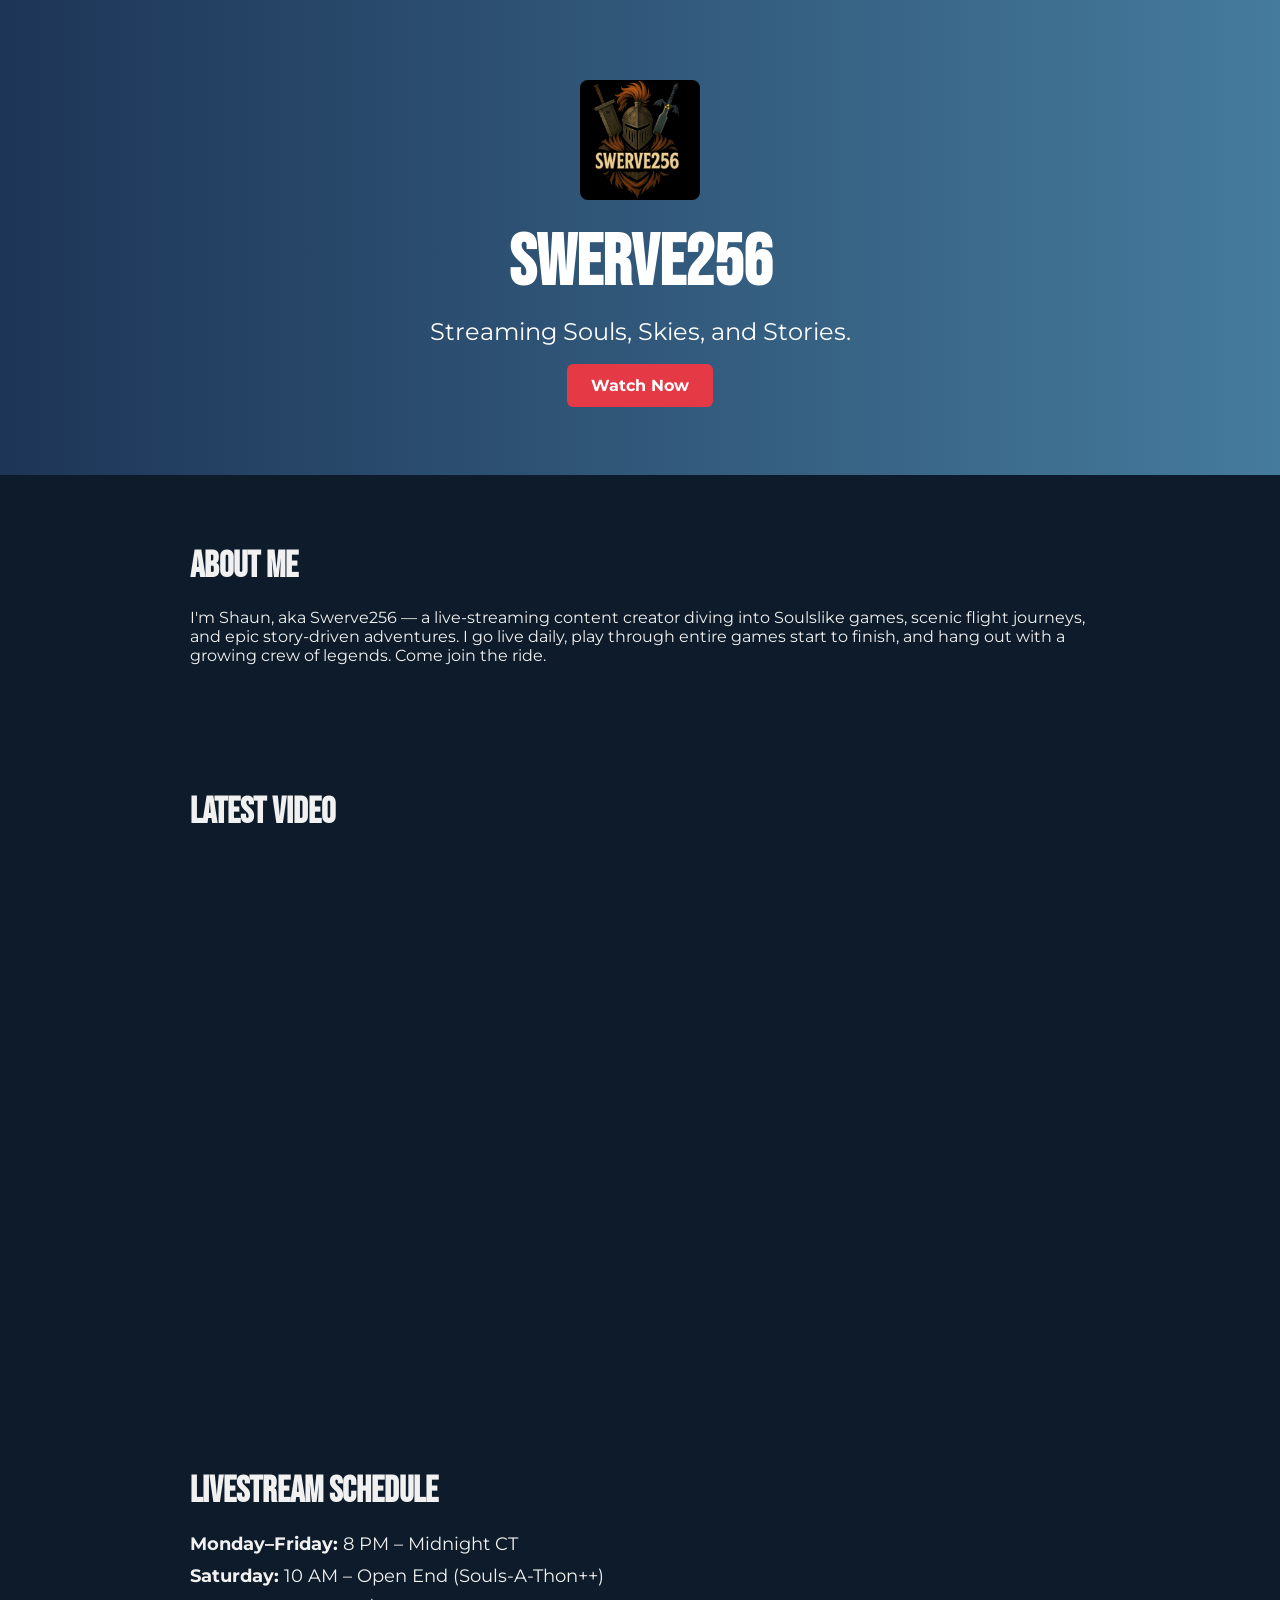
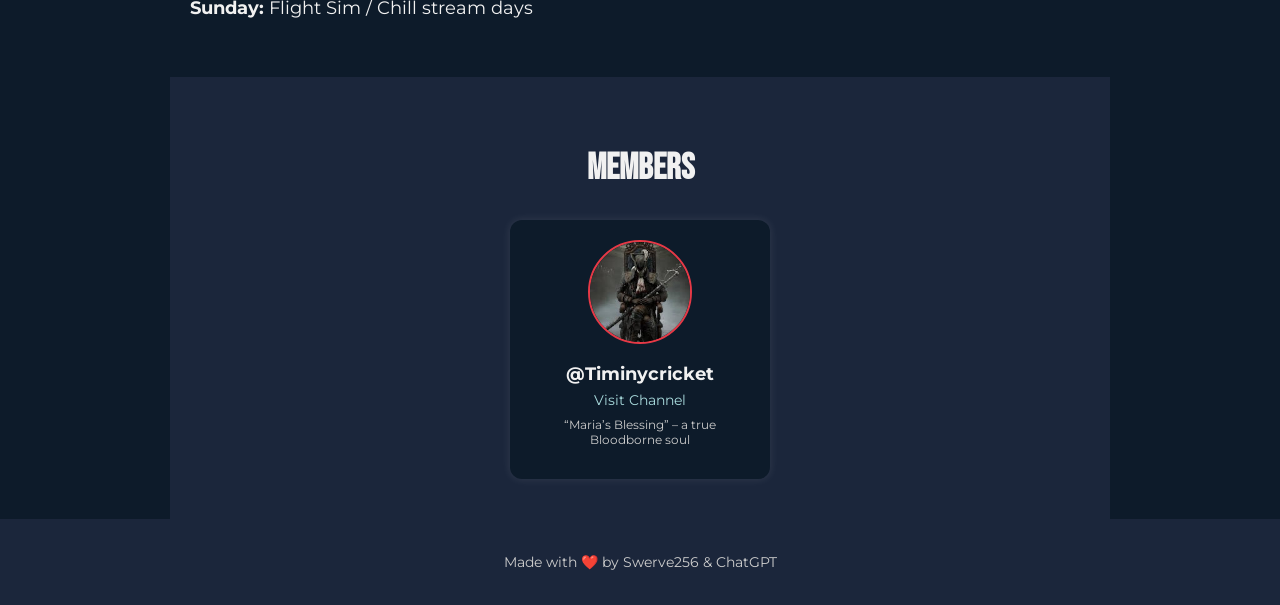
==== index.html @ fbda0ccd "Update index.html" ====
<!DOCTYPE html>
<html lang="en">
<head>
  <meta charset="UTF-8" />
  <meta name="viewport" content="width=device-width, initial-scale=1.0" />
  <title>Swerve256 | Creator Hub</title>
  <link href="https://fonts.googleapis.com/css2?family=Montserrat:wght@400;700&family=Bebas+Neue&display=swap" rel="stylesheet">
  <style>
    body {
      margin: 0;
      font-family: 'Montserrat', sans-serif;
      background-color: #0d1b2a;
      color: #f1f1f1;
    }

    .logo {
      width: 120px;
      max-width: 30%;
      height: auto;
      margin-bottom: 20px;
      display: block;
      margin-left: auto;
      margin-right: auto;
      border-radius: 8px;
    }

    header.hero {
      background: linear-gradient(to right, #1d3557, #457b9d);
      color: white;
      padding: 80px 20px;
      text-align: center;
    }

    .hero h1 {
      font-family: 'Bebas Neue', cursive;
      font-size: 72px;
      margin: 0;
    }

    .hero p {
      font-size: 24px;
      margin: 10px 0 30px;
    }

    .cta-button {
      background-color: #e63946;
      color: white;
      padding: 12px 24px;
      text-decoration: none;
      font-weight: bold;
      border-radius: 6px;
      transition: background-color 0.3s ease;
    }

    .cta-button:hover {
      background-color: #d62839;
    }

    section {
      padding: 40px 20px;
      max-width: 900px;
      margin: auto;
    }

    section h2 {
      font-family: 'Bebas Neue', cursive;
      font-size: 36px;
      margin-bottom: 20px;
    }

    .video-wrapper {
      position: relative;
      padding-bottom: 56.25%;
      height: 0;
      overflow: hidden;
    }

    .video-wrapper iframe {
      position: absolute;
      top: 0;
      left: 0;
      width: 100%;
      height: 100%;
    }

    .schedule ul {
      list-style: none;
      padding-left: 0;
      font-size: 18px;
    }

    .schedule li {
      margin-bottom: 10px;
    }

    .members {
      background-color: #1b263b;
      padding: 40px 20px;
      text-align: center;
    }

    .members h2 {
      font-family: 'Bebas Neue', cursive;
      font-size: 36px;
      margin-bottom: 30px;
      color: #f1f1f1;
    }

    .member-list {
      display: flex;
      justify-content: center;
      flex-wrap: wrap;
      gap: 20px;
    }

    .member-card {
      background-color: #0d1b2a;
      border-radius: 12px;
      padding: 20px;
      max-width: 220px;
      box-shadow: 0 0 10px rgba(255,255,255,0.1);
    }

    .member-pic {
      width: 100px;
      height: 100px;
      border-radius: 50%;
      object-fit: cover;
      margin-bottom: 10px;
      border: 2px solid #e63946;
    }

    .member-name {
      font-weight: bold;
      font-size: 18px;
      color: #f1f1f1;
      margin: 5px 0;
    }

    .member-link {
      color: #a8dadc;
      text-decoration: none;
      font-size: 14px;
    }

    .member-link:hover {
      text-decoration: underline;
    }

    .member-quote {
      font-size: 12px;
      color: #ccc;
      margin-top: 8px;
    }

    footer {
      text-align: center;
      padding: 20px;
      font-size: 14px;
      background-color: #1b263b;
      color: #ccc;
    }

    @media screen and (max-width: 600px) {
      .hero h1 {
        font-size: 48px;
      }

      .hero p {
        font-size: 18px;
      }
    }
  </style>
</head>
<body>
  <header class="hero">
    <div class="hero-content">
      <img src="Logo.png" alt="Swerve256 Logo" class="logo">
      <h1>Swerve256</h1>
      <p>Streaming Souls, Skies, and Stories.</p>
      <a href="https://www.youtube.com/@Swerve256" target="_blank" class="cta-button">Watch Now</a>
    </div>
  </header>

  <section class="about">
    <h2>About Me</h2>
    <p>
      I'm Shaun, aka Swerve256 — a live-streaming content creator diving into Soulslike games,
      scenic flight journeys, and epic story-driven adventures. I go live daily, play through
      entire games start to finish, and hang out with a growing crew of legends. Come join the ride.
    </p>
  </section>

  <section class="youtube">
    <h2>Latest Video</h2>
    <div class="video-wrapper">
      <iframe width="560" height="315" src="https://www.youtube.com/embed?listType=user_uploads&list=Swerve256" 
        title="YouTube video player" frameborder="0"
        allow="accelerometer; autoplay; clipboard-write; encrypted-media; gyroscope; picture-in-picture"
        allowfullscreen></iframe>
    </div>
  </section>

  <section class="schedule">
    <h2>Livestream Schedule</h2>
    <ul>
      <li><strong>Monday–Friday:</strong> 8 PM – Midnight CT</li>
      <li><strong>Saturday:</strong> 10 AM – Open End (Souls-A-Thon++)</li>
      <li><strong>Sunday:</strong> Flight Sim / Chill stream days</li>
    </ul>
  </section>

  <section class="members">
    <h2>Members</h2>
    <div class="member-list">
      <div class="member-card">
        <img src="timiny.jpg" alt="@Timinycricket" class="member-pic">
        <p class="member-name">@Timinycricket</p>
        <a href="https://www.youtube.com/@Timinycricket" target="_blank" class="member-link">Visit Channel</a>
        <p class="member-quote">“Maria’s Blessing” – a true Bloodborne soul</p>
      </div>
    </div>
  </section>

  <footer>
    <p>Made with ❤️ by Swerve256 & ChatGPT</p>
  </footer>
</body>
</html>
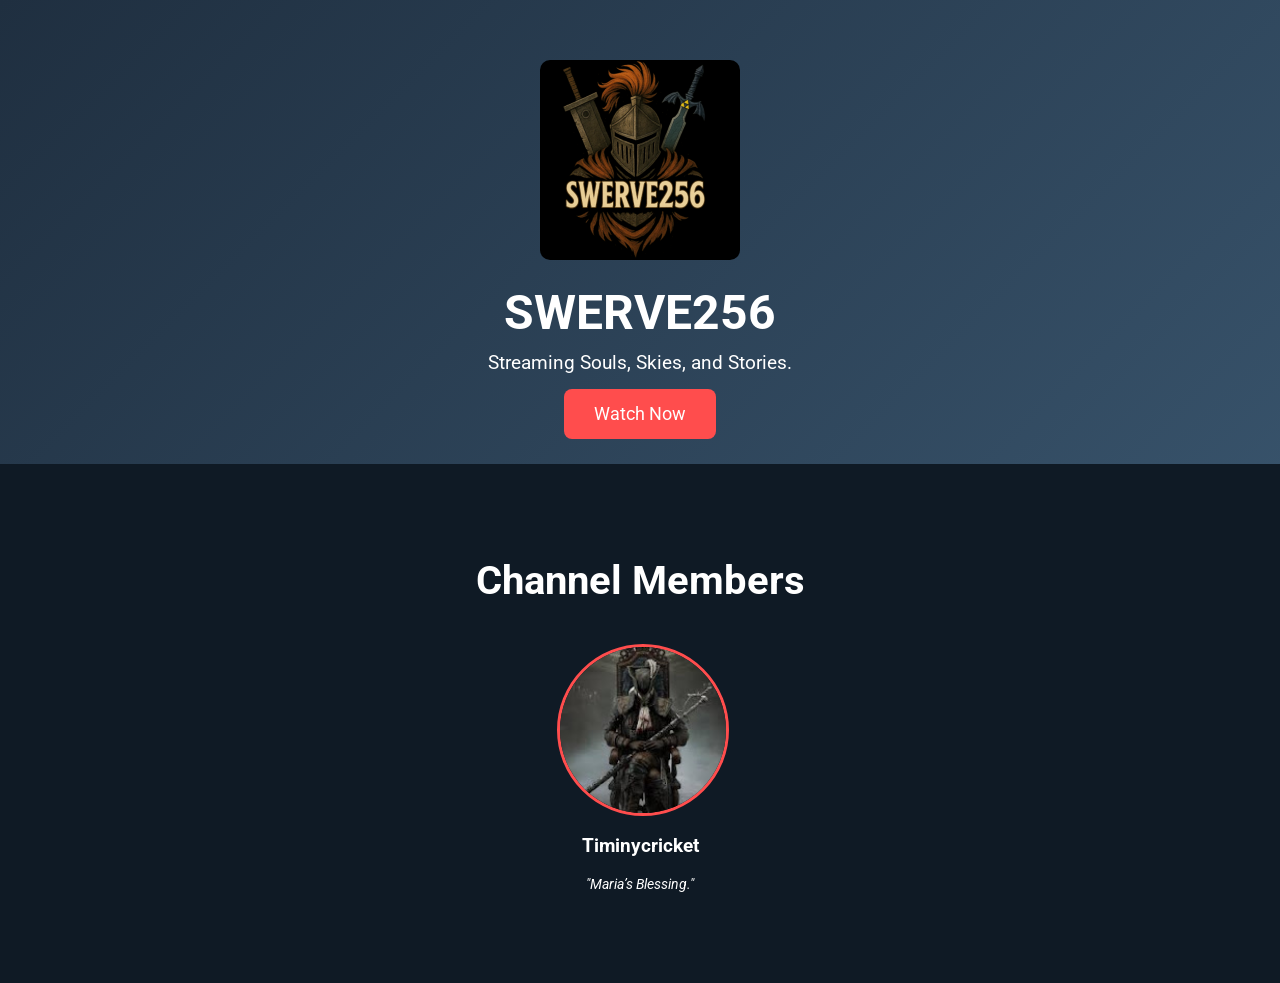
==== commit c0f7e32a: "Update index.html" ====
--- a/index.html
+++ b/index.html
@@ -2,228 +2,115 @@
 <html lang="en">
 <head>
   <meta charset="UTF-8" />
-  <meta name="viewport" content="width=device-width, initial-scale=1.0" />
+  <meta name="viewport" content="width=device-width, initial-scale=1.0"/>
   <title>Swerve256 | Creator Hub</title>
-  <link href="https://fonts.googleapis.com/css2?family=Montserrat:wght@400;700&family=Bebas+Neue&display=swap" rel="stylesheet">
+  <link href="https://fonts.googleapis.com/css2?family=Roboto:wght@400;700&display=swap" rel="stylesheet"/>
   <style>
     body {
       margin: 0;
-      font-family: 'Montserrat', sans-serif;
-      background-color: #0d1b2a;
-      color: #f1f1f1;
-    }
-
-    .logo {
-      width: 120px;
-      max-width: 30%;
-      height: auto;
-      margin-bottom: 20px;
-      display: block;
-      margin-left: auto;
-      margin-right: auto;
-      border-radius: 8px;
-    }
-
-    header.hero {
-      background: linear-gradient(to right, #1d3557, #457b9d);
-      color: white;
-      padding: 80px 20px;
+      font-family: 'Roboto', sans-serif;
+      background: linear-gradient(135deg, #1f2f40, #3e5c76);
+      color: #fff;
       text-align: center;
     }
 
-    .hero h1 {
-      font-family: 'Bebas Neue', cursive;
-      font-size: 72px;
-      margin: 0;
+    header {
+      padding: 60px 20px 40px;
     }
 
-    .hero p {
-      font-size: 24px;
+    header img {
+      width: 200px;
+      max-width: 90%;
+      border-radius: 10px;
+    }
+
+    h1 {
+      font-size: 3em;
+      margin: 20px 0 10px;
+    }
+
+    p {
+      font-size: 1.2em;
       margin: 10px 0 30px;
     }
 
     .cta-button {
-      background-color: #e63946;
+      background-color: #ff4d4d;
       color: white;
-      padding: 12px 24px;
+      border: none;
+      padding: 15px 30px;
+      font-size: 1.1em;
+      border-radius: 8px;
+      cursor: pointer;
       text-decoration: none;
-      font-weight: bold;
-      border-radius: 6px;
-      transition: background-color 0.3s ease;
     }
 
-    .cta-button:hover {
-      background-color: #d62839;
+    #members {
+      padding: 60px 20px;
+      background-color: #0f1a25;
     }
 
-    section {
-      padding: 40px 20px;
-      max-width: 900px;
-      margin: auto;
+    #members h2 {
+      font-size: 2.5em;
+      margin-bottom: 40px;
     }
 
-    section h2 {
-      font-family: 'Bebas Neue', cursive;
-      font-size: 36px;
-      margin-bottom: 20px;
+    .member-grid {
+      display: flex;
+      justify-content: center;
+      flex-wrap: wrap;
+      gap: 40px;
     }
 
-    .video-wrapper {
-      position: relative;
-      padding-bottom: 56.25%;
-      height: 0;
-      overflow: hidden;
-    }
-
-    .video-wrapper iframe {
-      position: absolute;
-      top: 0;
-      left: 0;
-      width: 100%;
-      height: 100%;
-    }
-
-    .schedule ul {
-      list-style: none;
-      padding-left: 0;
-      font-size: 18px;
-    }
-
-    .schedule li {
-      margin-bottom: 10px;
-    }
-
-    .members {
-      background-color: #1b263b;
-      padding: 40px 20px;
+    .member-card {
+      max-width: 200px;
       text-align: center;
     }
 
-    .members h2 {
-      font-family: 'Bebas Neue', cursive;
-      font-size: 36px;
-      margin-bottom: 30px;
-      color: #f1f1f1;
+    .member-card img {
+      width: 100%;
+      border-radius: 50%;
+      border: 3px solid #ff4d4d;
     }
 
-    .member-list {
-      display: flex;
-      justify-content: center;
-      flex-wrap: wrap;
-      gap: 20px;
+    .member-card h3 {
+      margin-top: 15px;
     }
 
-    .member-card {
-      background-color: #0d1b2a;
-      border-radius: 12px;
-      padding: 20px;
-      max-width: 220px;
-      box-shadow: 0 0 10px rgba(255,255,255,0.1);
+    .member-card p {
+      font-style: italic;
+      font-size: 0.9em;
     }
 
-    .member-pic {
-      width: 100px;
-      height: 100px;
-      border-radius: 50%;
-      object-fit: cover;
-      margin-bottom: 10px;
-      border: 2px solid #e63946;
+    a {
+      color: inherit;
+      text-decoration: none;
     }
 
-    .member-name {
-      font-weight: bold;
-      font-size: 18px;
-      color: #f1f1f1;
-      margin: 5px 0;
-    }
-
-    .member-link {
-      color: #a8dadc;
-      text-decoration: none;
-      font-size: 14px;
-    }
-
-    .member-link:hover {
+    a:hover {
       text-decoration: underline;
-    }
-
-    .member-quote {
-      font-size: 12px;
-      color: #ccc;
-      margin-top: 8px;
-    }
-
-    footer {
-      text-align: center;
-      padding: 20px;
-      font-size: 14px;
-      background-color: #1b263b;
-      color: #ccc;
-    }
-
-    @media screen and (max-width: 600px) {
-      .hero h1 {
-        font-size: 48px;
-      }
-
-      .hero p {
-        font-size: 18px;
-      }
     }
   </style>
 </head>
 <body>
-  <header class="hero">
-    <div class="hero-content">
-      <img src="Logo.png" alt="Swerve256 Logo" class="logo">
-      <h1>Swerve256</h1>
-      <p>Streaming Souls, Skies, and Stories.</p>
-      <a href="https://www.youtube.com/@Swerve256" target="_blank" class="cta-button">Watch Now</a>
-    </div>
+  <header>
+    <img src="Logo.png" alt="Swerve256 Logo" />
+    <h1>SWERVE256</h1>
+    <p>Streaming Souls, Skies, and Stories.</p>
+    <a href="https://www.youtube.com/@Swerve256" class="cta-button" target="_blank">Watch Now</a>
   </header>
 
-  <section class="about">
-    <h2>About Me</h2>
-    <p>
-      I'm Shaun, aka Swerve256 — a live-streaming content creator diving into Soulslike games,
-      scenic flight journeys, and epic story-driven adventures. I go live daily, play through
-      entire games start to finish, and hang out with a growing crew of legends. Come join the ride.
-    </p>
-  </section>
-
-  <section class="youtube">
-    <h2>Latest Video</h2>
-    <div class="video-wrapper">
-      <iframe width="560" height="315" src="https://www.youtube.com/embed?listType=user_uploads&list=Swerve256" 
-        title="YouTube video player" frameborder="0"
-        allow="accelerometer; autoplay; clipboard-write; encrypted-media; gyroscope; picture-in-picture"
-        allowfullscreen></iframe>
-    </div>
-  </section>
-
-  <section class="schedule">
-    <h2>Livestream Schedule</h2>
-    <ul>
-      <li><strong>Monday–Friday:</strong> 8 PM – Midnight CT</li>
-      <li><strong>Saturday:</strong> 10 AM – Open End (Souls-A-Thon++)</li>
-      <li><strong>Sunday:</strong> Flight Sim / Chill stream days</li>
-    </ul>
-  </section>
-
-  <section class="members">
-    <h2>Members</h2>
-    <div class="member-list">
+  <section id="members">
+    <h2>Channel Members</h2>
+    <div class="member-grid">
       <div class="member-card">
-        <img src="timiny.jpg" alt="@Timinycricket" class="member-pic">
-        <p class="member-name">@Timinycricket</p>
-        <a href="https://www.youtube.com/@Timinycricket" target="_blank" class="member-link">Visit Channel</a>
-        <p class="member-quote">“Maria’s Blessing” – a true Bloodborne soul</p>
+        <a href="https://www.youtube.com/@timinycricket1965" target="_blank">
+          <img src="timiny.jpg" alt="Timinycricket">
+          <h3>Timinycricket</h3>
+          <p>"Maria’s Blessing."</p>
+        </a>
       </div>
     </div>
   </section>
-
-  <footer>
-    <p>Made with ❤️ by Swerve256 & ChatGPT</p>
-  </footer>
 </body>
 </html>
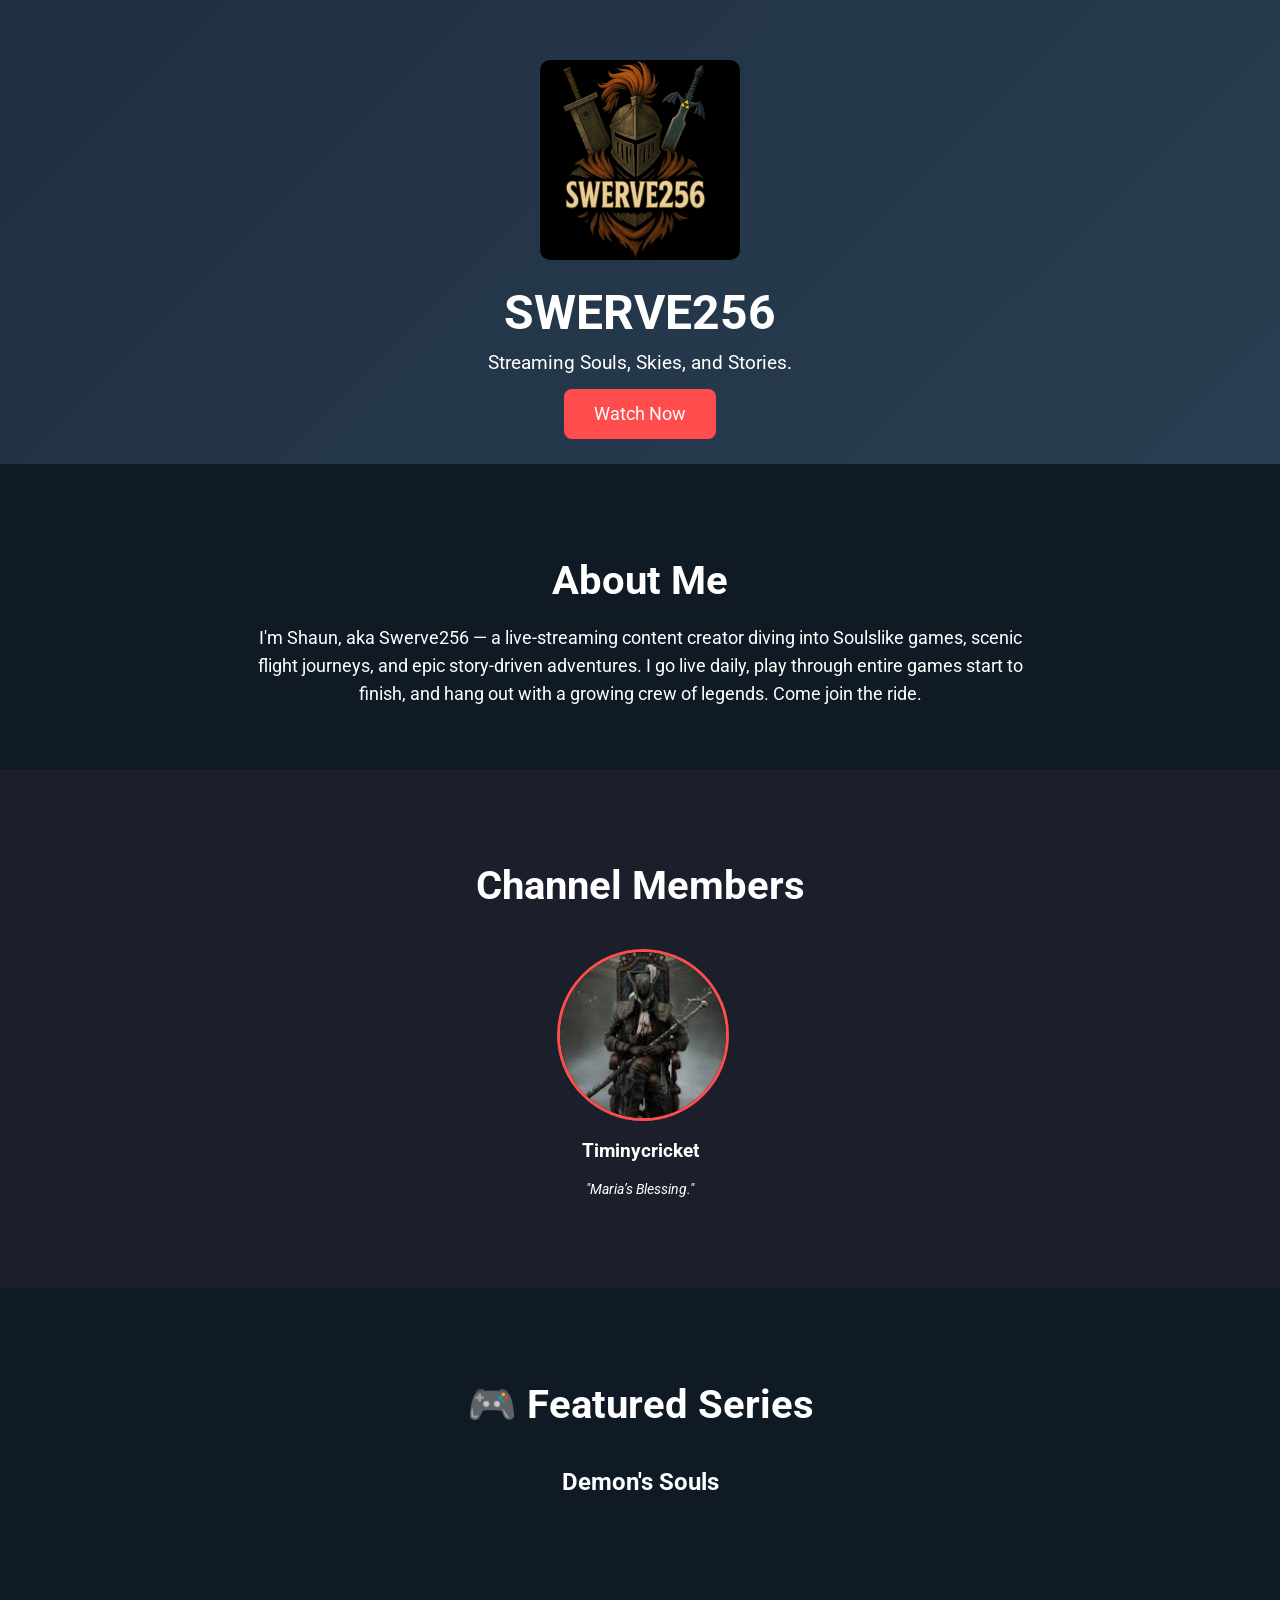
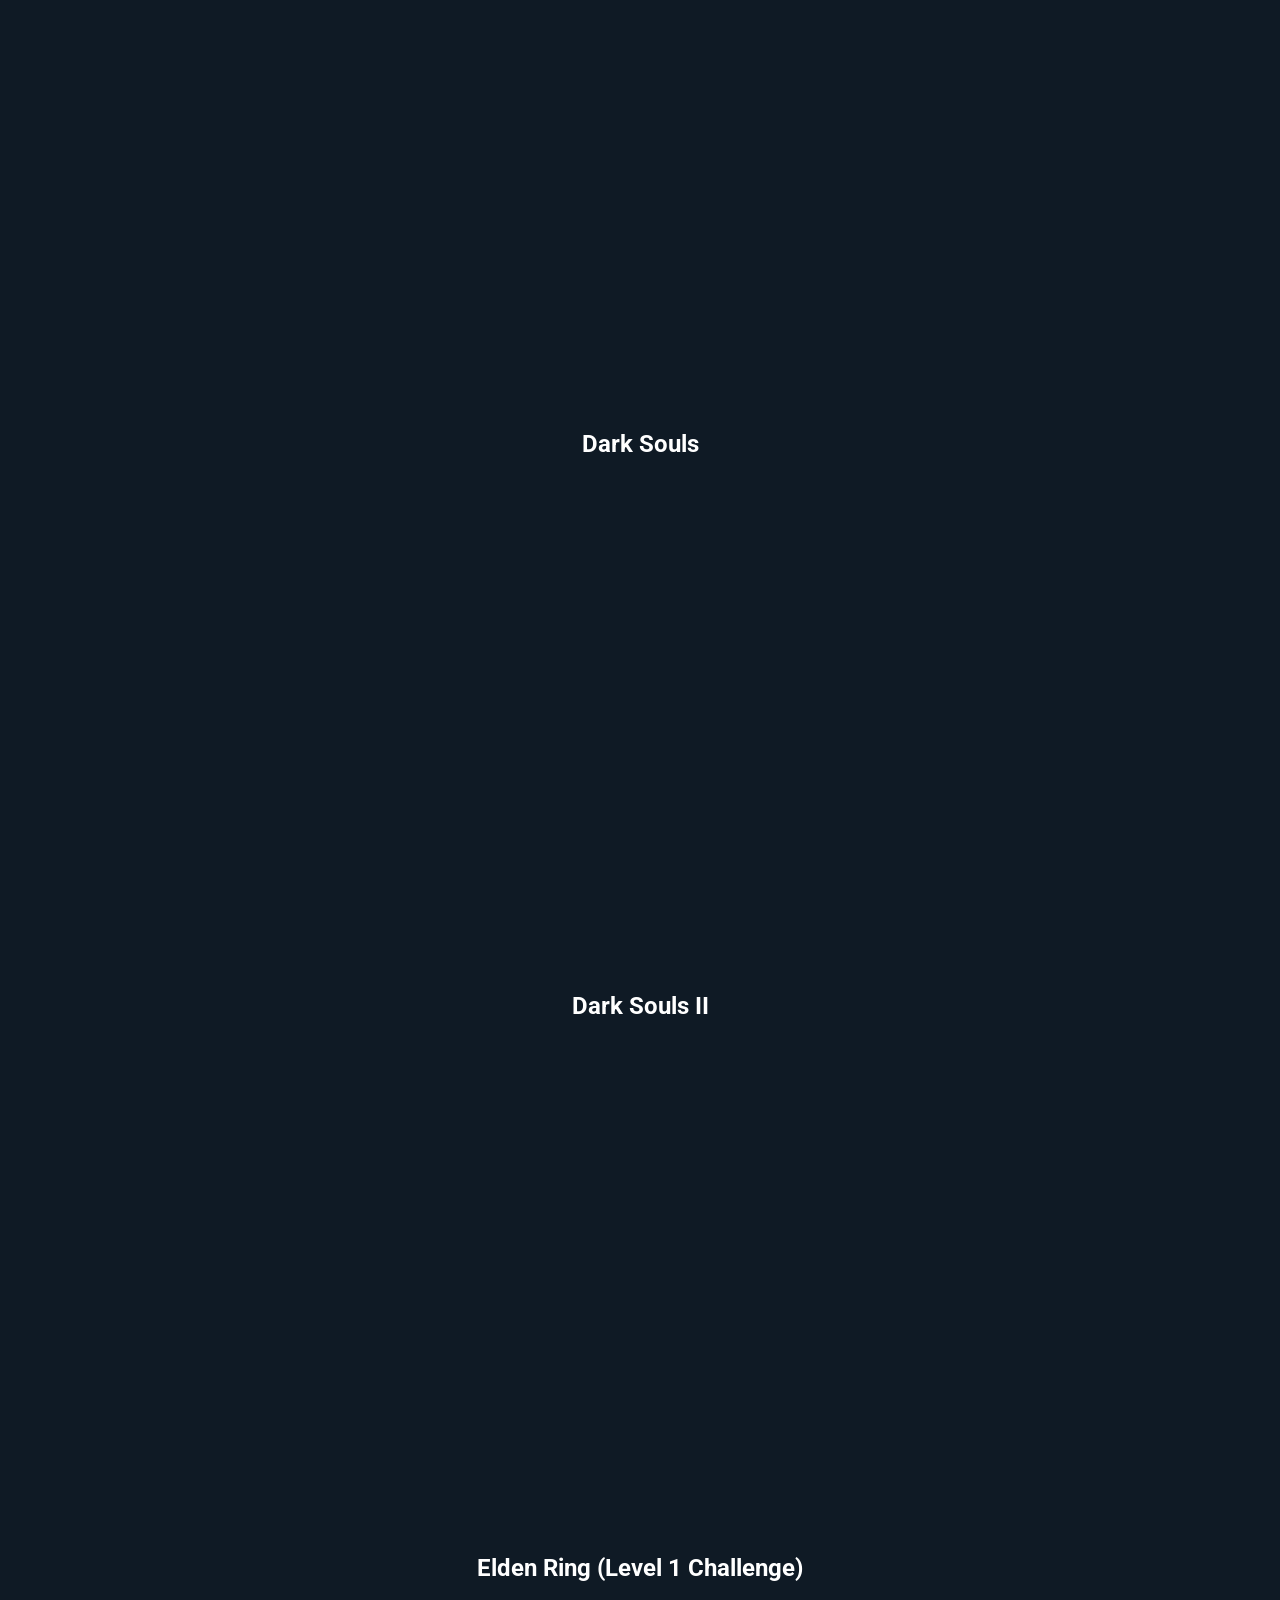
==== commit b4c89b10: "Update index.html" ====
--- a/index.html
+++ b/index.html
@@ -45,9 +45,26 @@
       text-decoration: none;
     }
 
+    #about {
+      background-color: #0f1a25;
+      padding: 60px 20px;
+    }
+
+    #about h2 {
+      font-size: 2.5em;
+      margin-bottom: 20px;
+    }
+
+    #about p {
+      font-size: 1.1em;
+      max-width: 800px;
+      margin: auto;
+      line-height: 1.6;
+    }
+
     #members {
       padding: 60px 20px;
-      background-color: #0f1a25;
+      background-color: #1a1f2b;
     }
 
     #members h2 {
@@ -82,6 +99,32 @@
       font-size: 0.9em;
     }
 
+    #series {
+      padding: 60px 20px;
+      background-color: #0f1a25;
+    }
+
+    #series h2 {
+      font-size: 2.5em;
+      margin-bottom: 40px;
+    }
+
+    .series-block {
+      margin-bottom: 60px;
+    }
+
+    .series-block h3 {
+      font-size: 1.5em;
+      margin-bottom: 20px;
+    }
+
+    iframe {
+      width: 100%;
+      max-width: 800px;
+      height: 450px;
+      border: none;
+    }
+
     a {
       color: inherit;
       text-decoration: none;
@@ -100,6 +143,15 @@
     <a href="https://www.youtube.com/@Swerve256" class="cta-button" target="_blank">Watch Now</a>
   </header>
 
+  <section id="about">
+    <h2>About Me</h2>
+    <p>
+      I'm Shaun, aka Swerve256 — a live-streaming content creator diving into Soulslike games,
+      scenic flight journeys, and epic story-driven adventures. I go live daily, play through
+      entire games start to finish, and hang out with a growing crew of legends. Come join the ride.
+    </p>
+  </section>
+
   <section id="members">
     <h2>Channel Members</h2>
     <div class="member-grid">
@@ -112,5 +164,33 @@
       </div>
     </div>
   </section>
+
+  <section id="series">
+    <h2>🎮 Featured Series</h2>
+
+    <div class="series-block">
+      <h3>Demon's Souls</h3>
+      <iframe src="https://www.youtube.com/embed/videoseries?list=PLJXHEcCcFx71XMrHvMG-UTaITAAxzMuIo"
+        title="Demon's Souls Playlist" allowfullscreen></iframe>
+    </div>
+
+    <div class="series-block">
+      <h3>Dark Souls</h3>
+      <iframe src="https://www.youtube.com/embed/videoseries?list=PLJXHEcCcFx73DW0UP6e872oPso7e4TKa4"
+        title="Dark Souls Playlist" allowfullscreen></iframe>
+    </div>
+
+    <div class="series-block">
+      <h3>Dark Souls II</h3>
+      <iframe src="https://www.youtube.com/embed/videoseries?list=PLJXHEcCcFx72ofu1s6fOMK_3EpaWvYCnT"
+        title="Dark Souls II Playlist" allowfullscreen></iframe>
+    </div>
+
+    <div class="series-block">
+      <h3>Elden Ring (Level 1 Challenge)</h3>
+      <iframe src="https://www.youtube.com/embed/videoseries?list=PLJXHEcCcFx71Ej2LzLRNAmVdj_nynyJk9"
+        title="Elden Ring Level 1 Playlist" allowfullscreen></iframe>
+    </div>
+  </section>
 </body>
 </html>
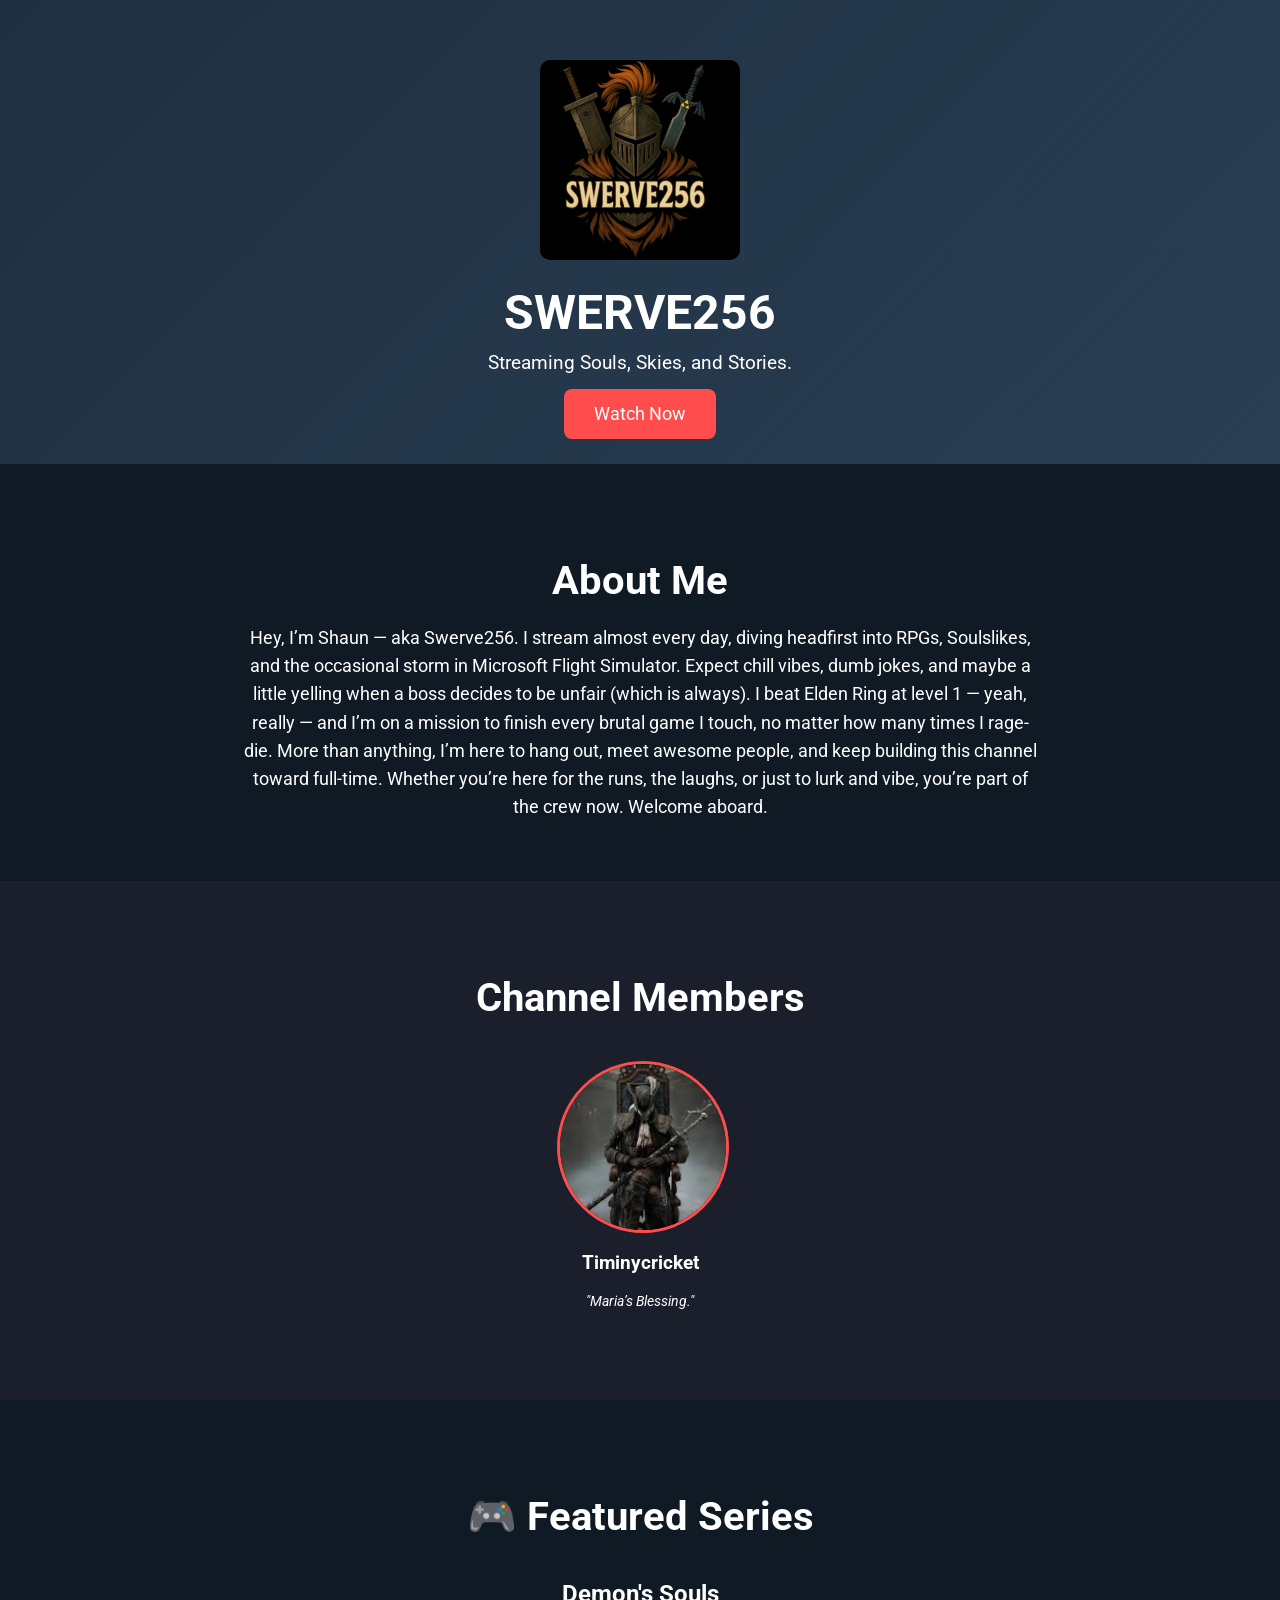
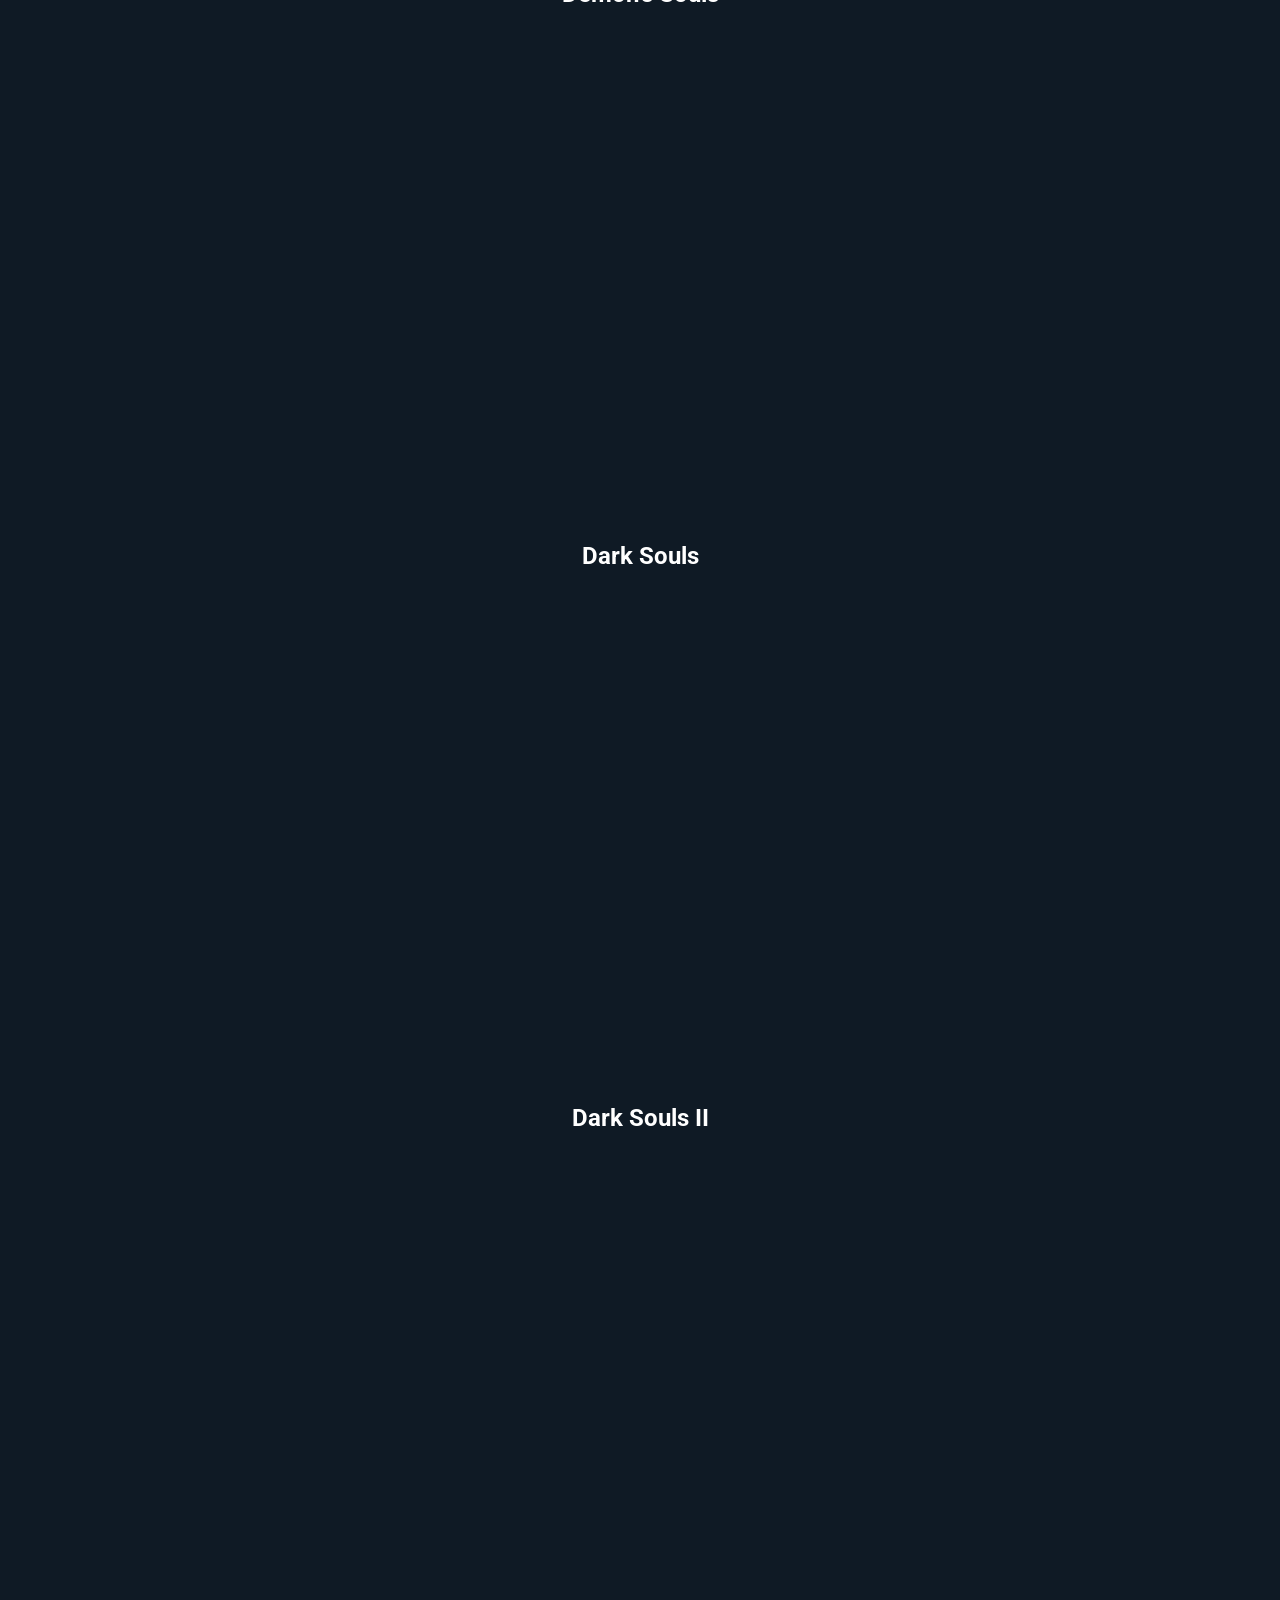
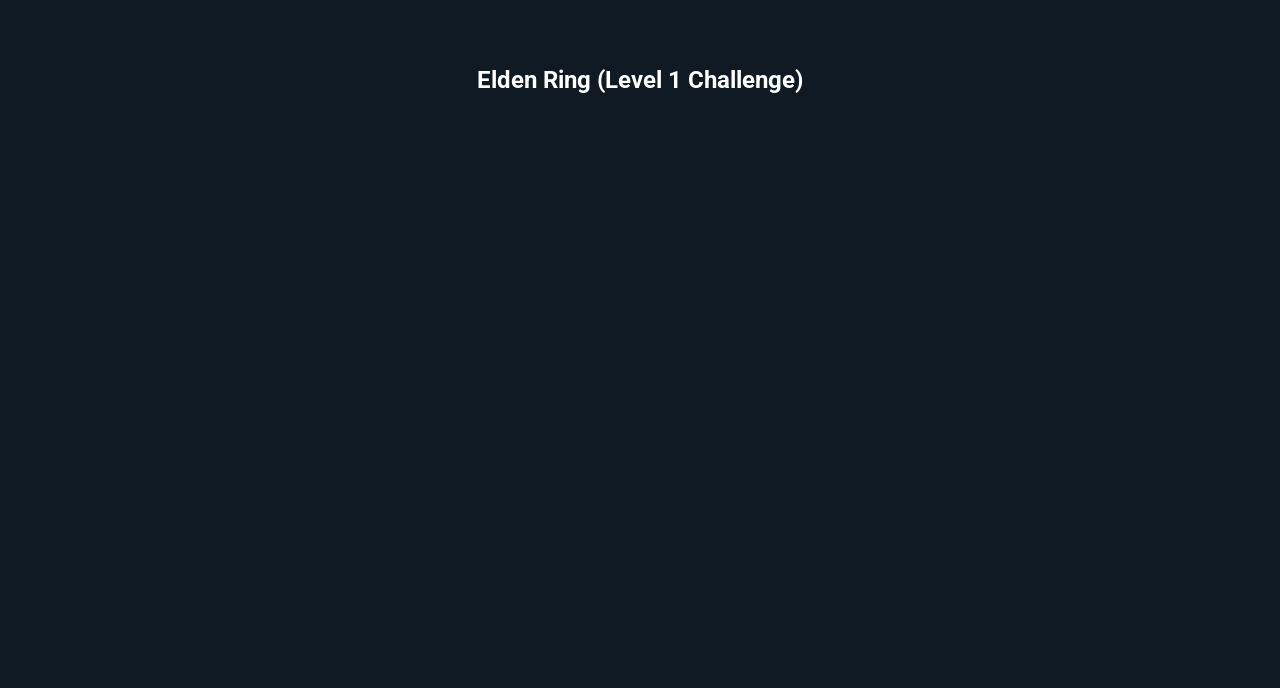
==== commit 5b998140: "Update index.html" ====
--- a/index.html
+++ b/index.html
@@ -146,9 +146,15 @@
   <section id="about">
     <h2>About Me</h2>
     <p>
-      I'm Shaun, aka Swerve256 — a live-streaming content creator diving into Soulslike games,
-      scenic flight journeys, and epic story-driven adventures. I go live daily, play through
-      entire games start to finish, and hang out with a growing crew of legends. Come join the ride.
+Hey, I’m Shaun — aka Swerve256.
+
+I stream almost every day, diving headfirst into RPGs, Soulslikes, and the occasional storm in Microsoft Flight Simulator. Expect chill vibes, dumb jokes, and maybe a little yelling when a boss decides to be unfair (which is always).
+
+I beat Elden Ring at level 1 — yeah, really — and I’m on a mission to finish every brutal game I touch, no matter how many times I rage-die.
+
+More than anything, I’m here to hang out, meet awesome people, and keep building this channel toward full-time. Whether you’re here for the runs, the laughs, or just to lurk and vibe, you’re part of the crew now.
+
+Welcome aboard.
     </p>
   </section>
 
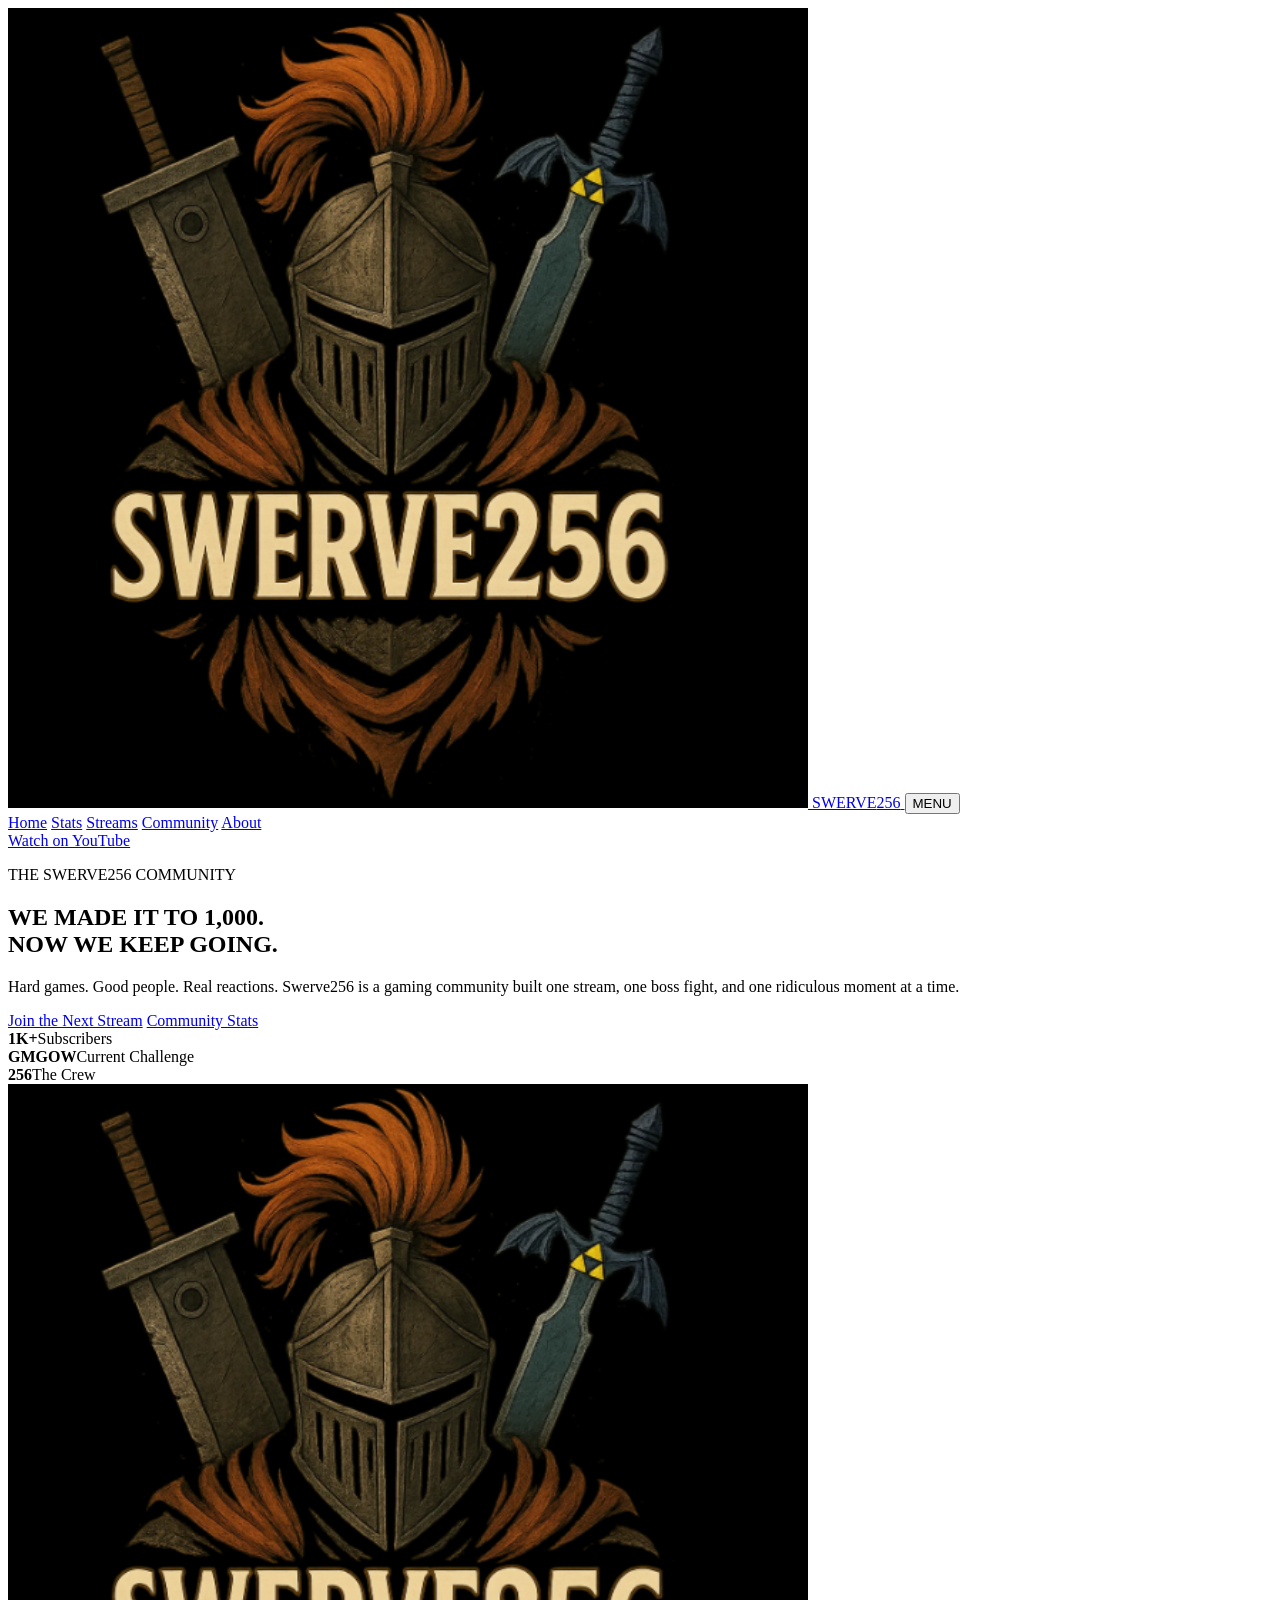
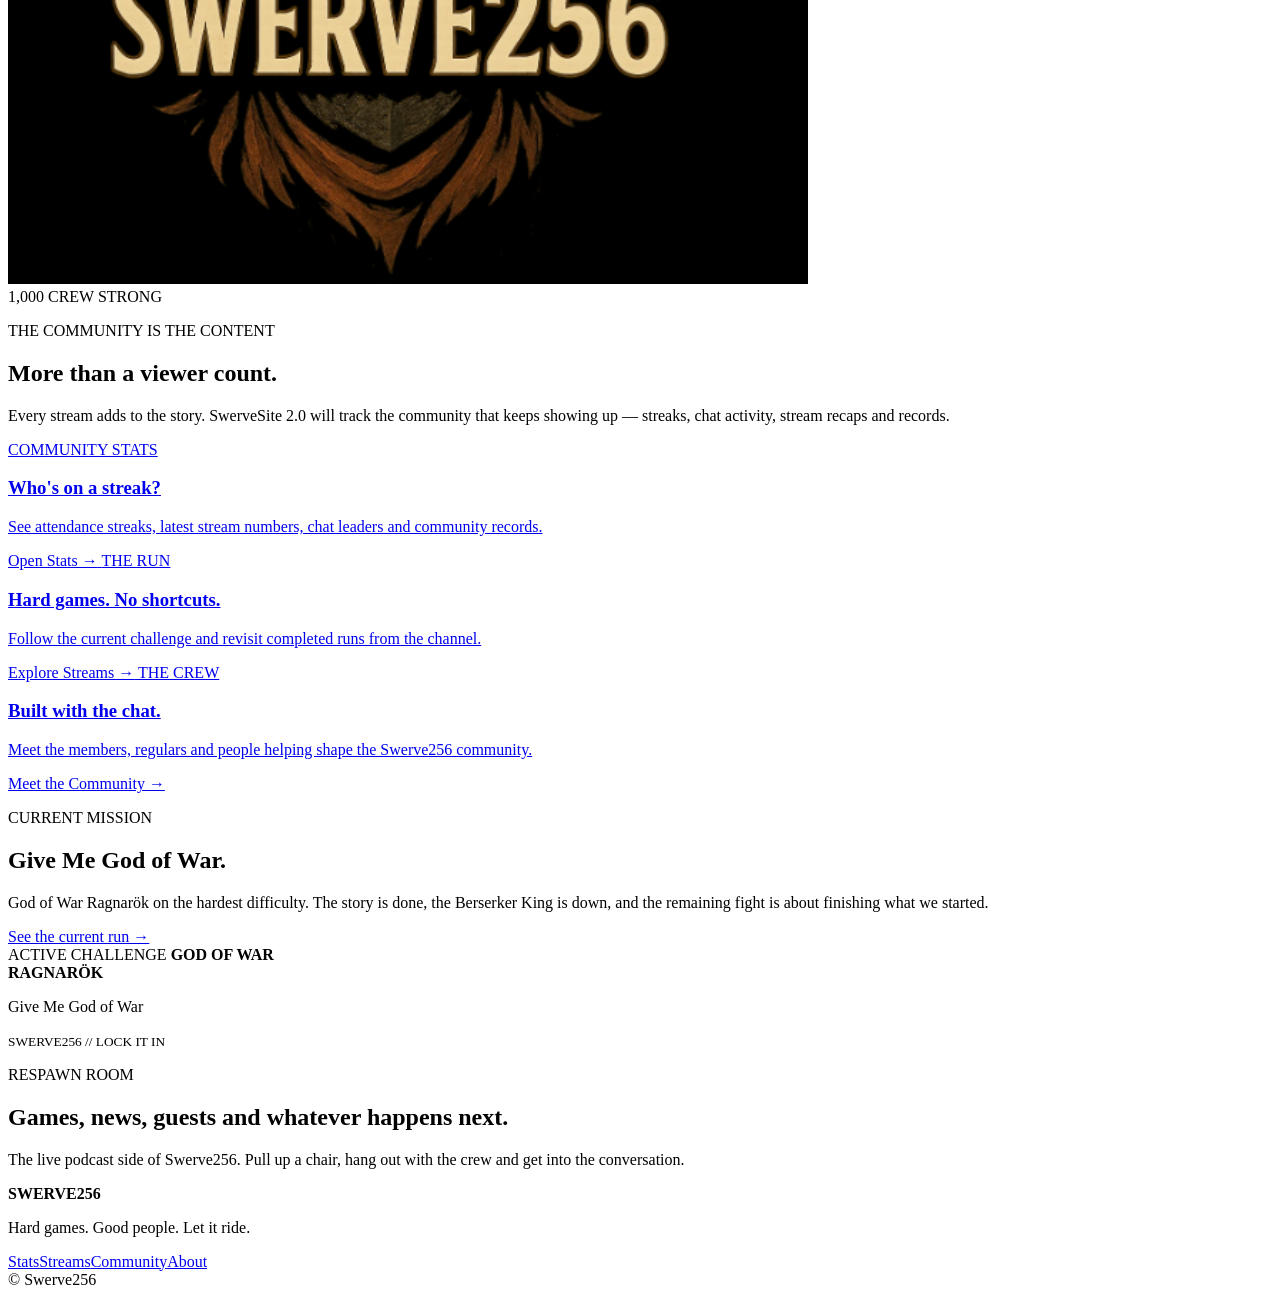
==== commit 5c7fae73: "Build SwerveSite 2.0 homepage foundation" ====
--- a/index.html
+++ b/index.html
@@ -1,202 +1,119 @@
 <!DOCTYPE html>
 <html lang="en">
 <head>
-  <meta charset="UTF-8" />
-  <meta name="viewport" content="width=device-width, initial-scale=1.0"/>
-  <title>Swerve256 | Creator Hub</title>
-  <link href="https://fonts.googleapis.com/css2?family=Roboto:wght@400;700&display=swap" rel="stylesheet"/>
-  <style>
-    body {
-      margin: 0;
-      font-family: 'Roboto', sans-serif;
-      background: linear-gradient(135deg, #1f2f40, #3e5c76);
-      color: #fff;
-      text-align: center;
-    }
-
-    header {
-      padding: 60px 20px 40px;
-    }
-
-    header img {
-      width: 200px;
-      max-width: 90%;
-      border-radius: 10px;
-    }
-
-    h1 {
-      font-size: 3em;
-      margin: 20px 0 10px;
-    }
-
-    p {
-      font-size: 1.2em;
-      margin: 10px 0 30px;
-    }
-
-    .cta-button {
-      background-color: #ff4d4d;
-      color: white;
-      border: none;
-      padding: 15px 30px;
-      font-size: 1.1em;
-      border-radius: 8px;
-      cursor: pointer;
-      text-decoration: none;
-    }
-
-    #about {
-      background-color: #0f1a25;
-      padding: 60px 20px;
-    }
-
-    #about h2 {
-      font-size: 2.5em;
-      margin-bottom: 20px;
-    }
-
-    #about p {
-      font-size: 1.1em;
-      max-width: 800px;
-      margin: auto;
-      line-height: 1.6;
-    }
-
-    #members {
-      padding: 60px 20px;
-      background-color: #1a1f2b;
-    }
-
-    #members h2 {
-      font-size: 2.5em;
-      margin-bottom: 40px;
-    }
-
-    .member-grid {
-      display: flex;
-      justify-content: center;
-      flex-wrap: wrap;
-      gap: 40px;
-    }
-
-    .member-card {
-      max-width: 200px;
-      text-align: center;
-    }
-
-    .member-card img {
-      width: 100%;
-      border-radius: 50%;
-      border: 3px solid #ff4d4d;
-    }
-
-    .member-card h3 {
-      margin-top: 15px;
-    }
-
-    .member-card p {
-      font-style: italic;
-      font-size: 0.9em;
-    }
-
-    #series {
-      padding: 60px 20px;
-      background-color: #0f1a25;
-    }
-
-    #series h2 {
-      font-size: 2.5em;
-      margin-bottom: 40px;
-    }
-
-    .series-block {
-      margin-bottom: 60px;
-    }
-
-    .series-block h3 {
-      font-size: 1.5em;
-      margin-bottom: 20px;
-    }
-
-    iframe {
-      width: 100%;
-      max-width: 800px;
-      height: 450px;
-      border: none;
-    }
-
-    a {
-      color: inherit;
-      text-decoration: none;
-    }
-
-    a:hover {
-      text-decoration: underline;
-    }
-  </style>
+  <meta charset="UTF-8">
+  <meta name="viewport" content="width=device-width, initial-scale=1.0">
+  <meta name="description" content="Swerve256 creator hub — streams, community stats, series, and the Respawn Room.">
+  <title>Swerve256 | Creator Hub 2.0</title>
+  <link rel="preconnect" href="https://fonts.googleapis.com">
+  <link rel="preconnect" href="https://fonts.gstatic.com" crossorigin>
+  <link href="https://fonts.googleapis.com/css2?family=Inter:wght@400;500;600;700;800;900&display=swap" rel="stylesheet">
+  <link rel="stylesheet" href="css/swerve.css">
 </head>
 <body>
-  <header>
-    <img src="Logo.png" alt="Swerve256 Logo" />
-    <h1>SWERVE256</h1>
-    <p>Streaming Souls, Skies, and Stories.</p>
-    <a href="https://www.youtube.com/@Swerve256" class="cta-button" target="_blank">Watch Now</a>
+  <header class="site-header">
+    <a class="brand" href="index.html" aria-label="Swerve256 home">
+      <img src="Logo.png" alt="Swerve256 logo">
+      <span>SWERVE<span>256</span></span>
+    </a>
+    <button class="nav-toggle" aria-label="Open navigation" aria-expanded="false">MENU</button>
+    <nav class="site-nav" aria-label="Main navigation">
+      <a class="active" href="index.html">Home</a>
+      <a href="stats.html">Stats</a>
+      <a href="streams.html">Streams</a>
+      <a href="community.html">Community</a>
+      <a href="about.html">About</a>
+    </nav>
+    <a class="button button-small desktop-cta" href="https://www.youtube.com/@Swerve256" target="_blank" rel="noopener">Watch on YouTube</a>
   </header>
 
-  <section id="about">
-    <h2>About Me</h2>
-    <p>
-Hey, I’m Shaun — aka Swerve256.
+  <main>
+    <section class="hero">
+      <div class="hero-grid container">
+        <div class="hero-copy">
+          <p class="eyebrow">THE SWERVE256 COMMUNITY</p>
+          <h1>WE MADE IT TO <span>1,000.</span><br>NOW WE KEEP GOING.</h1>
+          <p class="hero-lead">Hard games. Good people. Real reactions. Swerve256 is a gaming community built one stream, one boss fight, and one ridiculous moment at a time.</p>
+          <div class="hero-actions">
+            <a class="button" href="https://www.youtube.com/@Swerve256" target="_blank" rel="noopener">Join the Next Stream</a>
+            <a class="button button-ghost" href="stats.html">Community Stats</a>
+          </div>
+          <div class="milestone-strip">
+            <div><strong>1K+</strong><span>Subscribers</span></div>
+            <div><strong>GMGOW</strong><span>Current Challenge</span></div>
+            <div><strong>256</strong><span>The Crew</span></div>
+          </div>
+        </div>
+        <div class="hero-art" aria-label="Swerve256 logo presentation">
+          <div class="hero-glow"></div>
+          <div class="hero-logo-wrap"><img src="Logo.png" alt="Swerve256"></div>
+          <div class="hero-badge">1,000 CREW STRONG</div>
+        </div>
+      </div>
+    </section>
 
-I stream almost every day, diving headfirst into RPGs, Soulslikes, and the occasional storm in Microsoft Flight Simulator. Expect chill vibes, dumb jokes, and maybe a little yelling when a boss decides to be unfair (which is always).
+    <section class="section section-dark">
+      <div class="container">
+        <div class="section-heading split-heading">
+          <div><p class="eyebrow">THE COMMUNITY IS THE CONTENT</p><h2>More than a viewer count.</h2></div>
+          <p>Every stream adds to the story. SwerveSite 2.0 will track the community that keeps showing up — streaks, chat activity, stream recaps and records.</p>
+        </div>
+        <div class="feature-grid">
+          <a class="feature-card feature-card-primary" href="stats.html">
+            <span class="card-kicker">COMMUNITY STATS</span>
+            <h3>Who's on a streak?</h3>
+            <p>See attendance streaks, latest stream numbers, chat leaders and community records.</p>
+            <span class="card-link">Open Stats →</span>
+          </a>
+          <a class="feature-card" href="streams.html">
+            <span class="card-kicker">THE RUN</span>
+            <h3>Hard games. No shortcuts.</h3>
+            <p>Follow the current challenge and revisit completed runs from the channel.</p>
+            <span class="card-link">Explore Streams →</span>
+          </a>
+          <a class="feature-card" href="community.html">
+            <span class="card-kicker">THE CREW</span>
+            <h3>Built with the chat.</h3>
+            <p>Meet the members, regulars and people helping shape the Swerve256 community.</p>
+            <span class="card-link">Meet the Community →</span>
+          </a>
+        </div>
+      </div>
+    </section>
 
-I beat Elden Ring at level 1 — yeah, really — and I’m on a mission to finish every brutal game I touch, no matter how many times I rage-die.
+    <section class="section">
+      <div class="container two-column">
+        <div>
+          <p class="eyebrow">CURRENT MISSION</p>
+          <h2>Give Me God of War.</h2>
+          <p class="large-copy">God of War Ragnarök on the hardest difficulty. The story is done, the Berserker King is down, and the remaining fight is about finishing what we started.</p>
+          <a class="text-link" href="streams.html">See the current run →</a>
+        </div>
+        <div class="mission-card">
+          <span>ACTIVE CHALLENGE</span>
+          <strong>GOD OF WAR<br>RAGNARÖK</strong>
+          <p>Give Me God of War</p>
+          <div class="mission-line"></div>
+          <small>SWERVE256 // LOCK IT IN</small>
+        </div>
+      </div>
+    </section>
 
-More than anything, I’m here to hang out, meet awesome people, and keep building this channel toward full-time. Whether you’re here for the runs, the laughs, or just to lurk and vibe, you’re part of the crew now.
+    <section class="section section-accent">
+      <div class="container respawn-callout">
+        <div><p class="eyebrow">RESPAWN ROOM</p><h2>Games, news, guests and whatever happens next.</h2></div>
+        <p>The live podcast side of Swerve256. Pull up a chair, hang out with the crew and get into the conversation.</p>
+      </div>
+    </section>
+  </main>
 
-Welcome aboard.
-    </p>
-  </section>
-
-  <section id="members">
-    <h2>Channel Members</h2>
-    <div class="member-grid">
-      <div class="member-card">
-        <a href="https://www.youtube.com/@timinycricket1965" target="_blank">
-          <img src="timiny.jpg" alt="Timinycricket">
-          <h3>Timinycricket</h3>
-          <p>"Maria’s Blessing."</p>
-        </a>
-      </div>
+  <footer class="site-footer">
+    <div class="container footer-grid">
+      <div class="footer-brand"><strong>SWERVE<span>256</span></strong><p>Hard games. Good people. Let it ride.</p></div>
+      <div class="footer-links"><a href="stats.html">Stats</a><a href="streams.html">Streams</a><a href="community.html">Community</a><a href="about.html">About</a></div>
+      <div class="footer-copy">© <span id="year"></span> Swerve256</div>
     </div>
-  </section>
-
-  <section id="series">
-    <h2>🎮 Featured Series</h2>
-
-    <div class="series-block">
-      <h3>Demon's Souls</h3>
-      <iframe src="https://www.youtube.com/embed/videoseries?list=PLJXHEcCcFx71XMrHvMG-UTaITAAxzMuIo"
-        title="Demon's Souls Playlist" allowfullscreen></iframe>
-    </div>
-
-    <div class="series-block">
-      <h3>Dark Souls</h3>
-      <iframe src="https://www.youtube.com/embed/videoseries?list=PLJXHEcCcFx73DW0UP6e872oPso7e4TKa4"
-        title="Dark Souls Playlist" allowfullscreen></iframe>
-    </div>
-
-    <div class="series-block">
-      <h3>Dark Souls II</h3>
-      <iframe src="https://www.youtube.com/embed/videoseries?list=PLJXHEcCcFx72ofu1s6fOMK_3EpaWvYCnT"
-        title="Dark Souls II Playlist" allowfullscreen></iframe>
-    </div>
-
-    <div class="series-block">
-      <h3>Elden Ring (Level 1 Challenge)</h3>
-      <iframe src="https://www.youtube.com/embed/videoseries?list=PLJXHEcCcFx71Ej2LzLRNAmVdj_nynyJk9"
-        title="Elden Ring Level 1 Playlist" allowfullscreen></iframe>
-    </div>
-  </section>
+  </footer>
+  <script src="js/site.js"></script>
 </body>
-</html>
+</html>
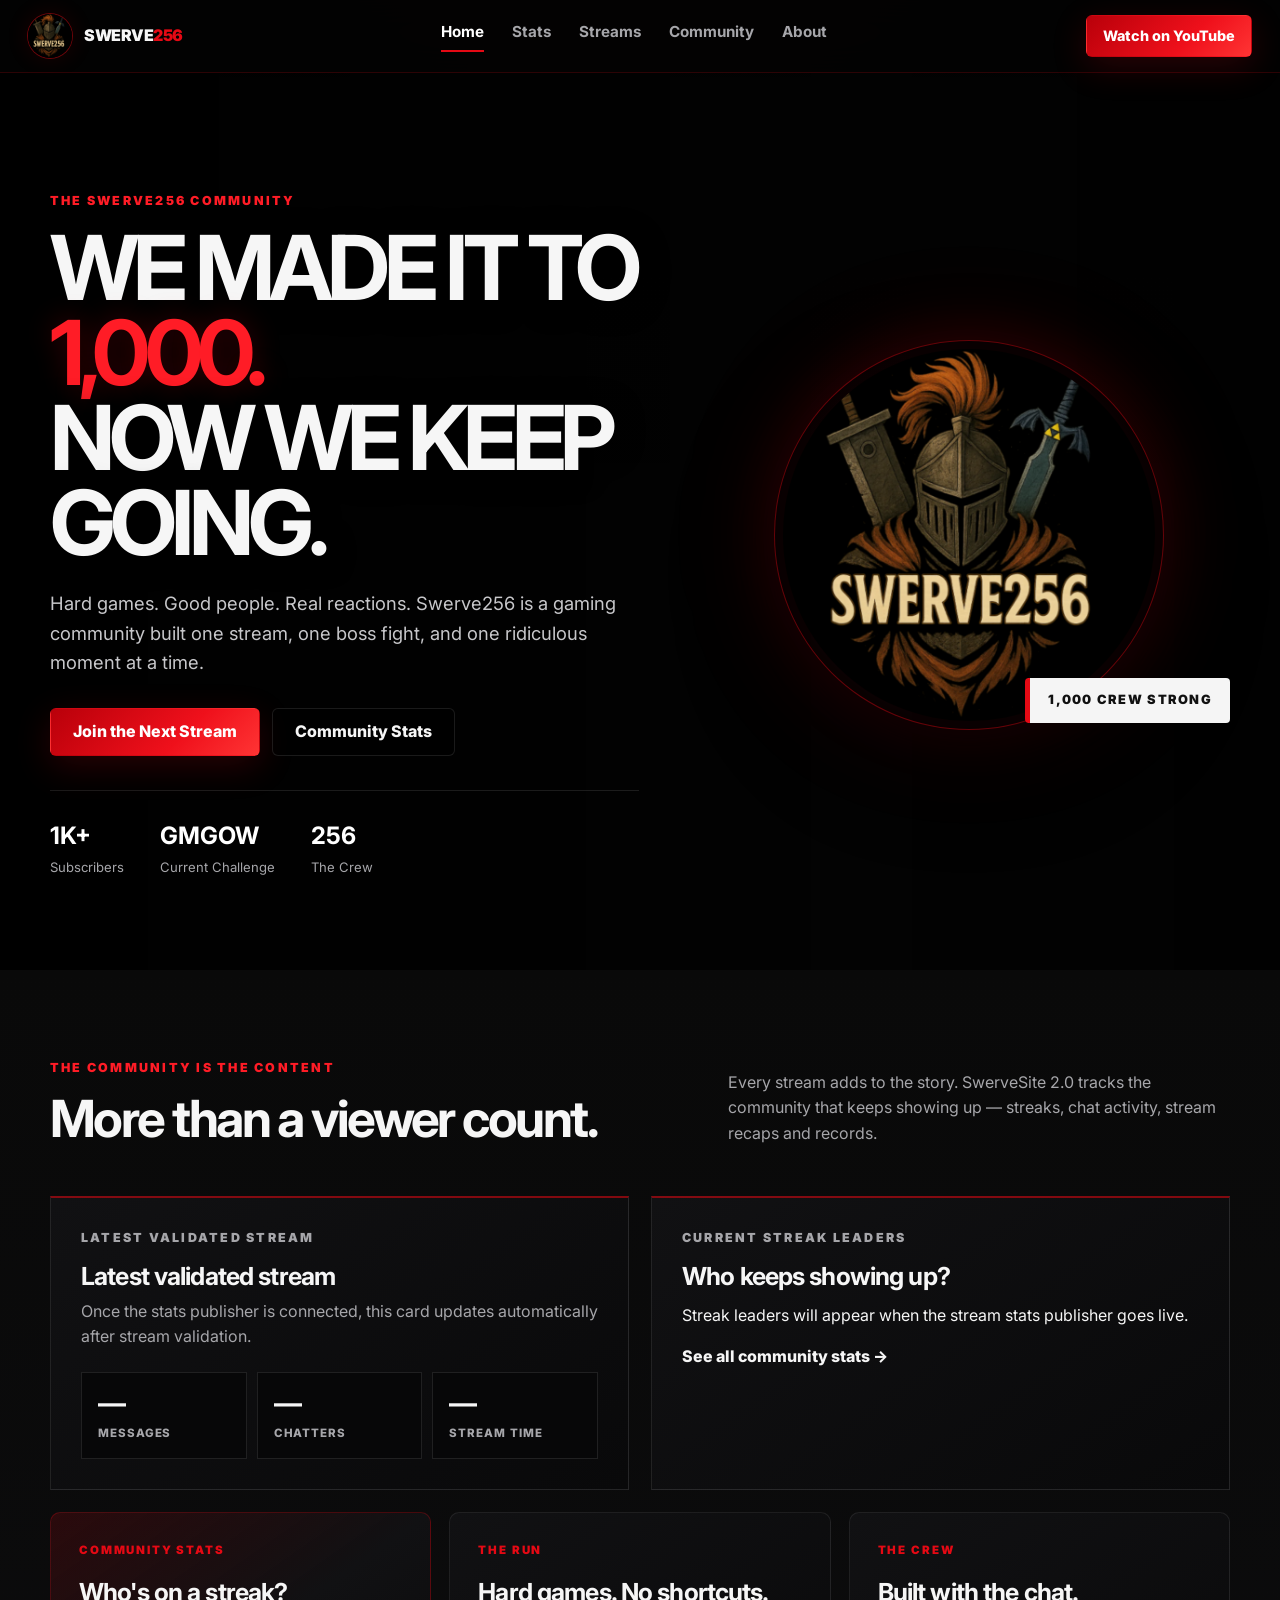
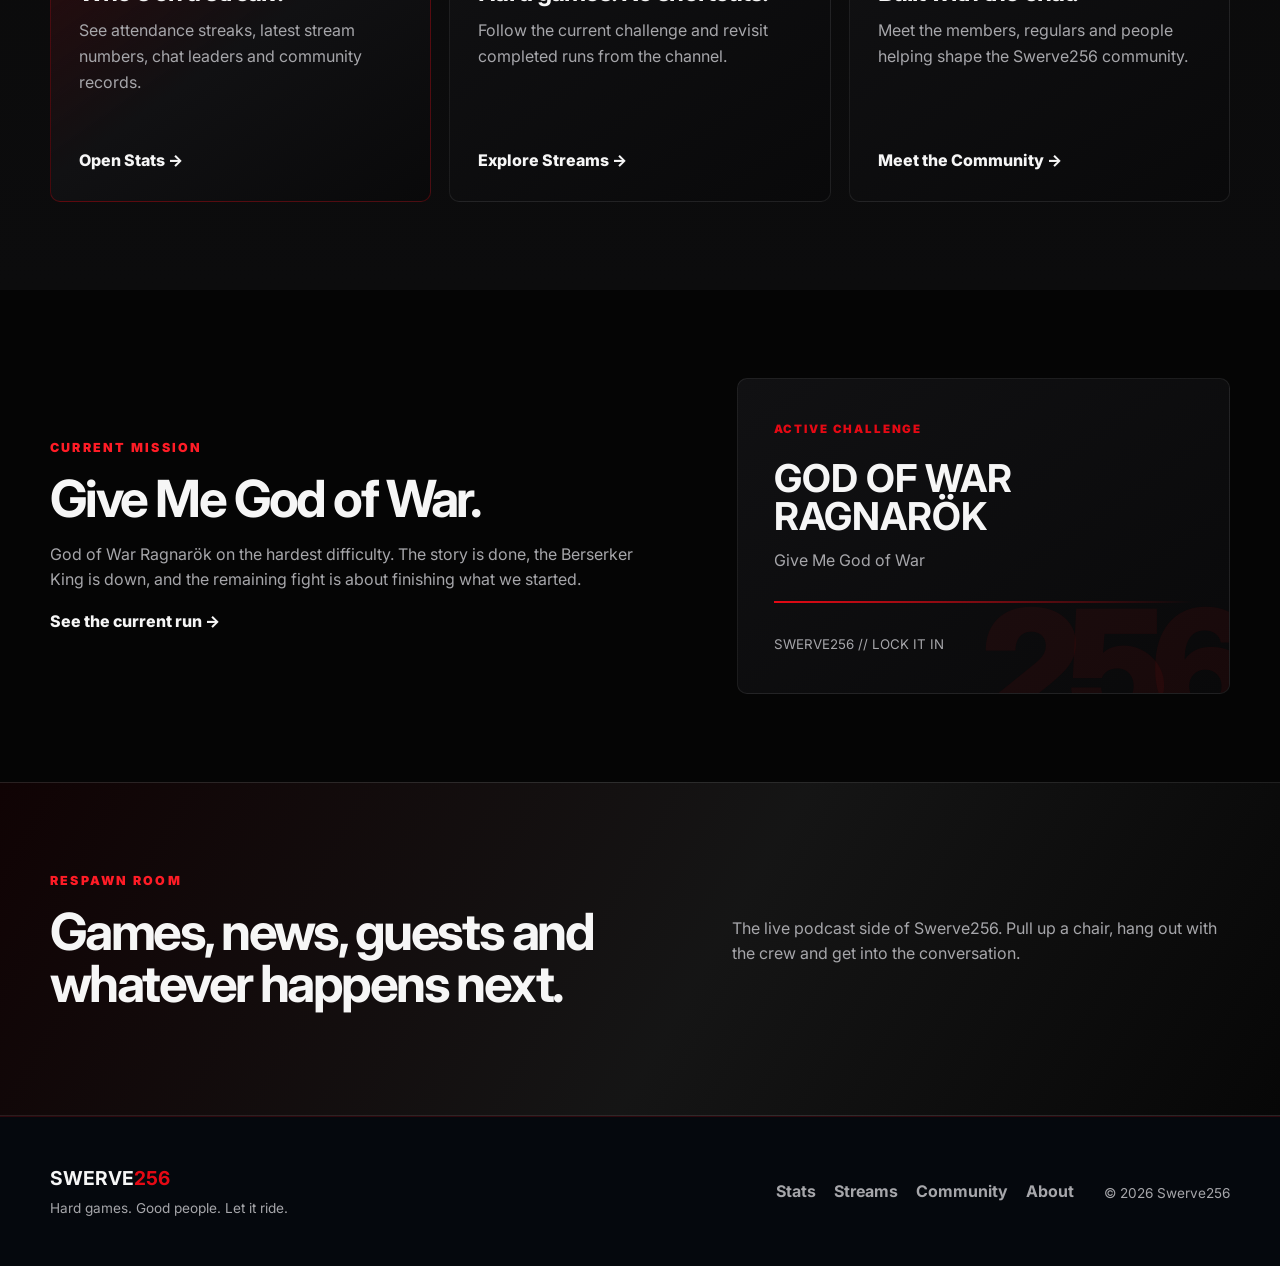
==== commit fabc49e7: "Polish SwerveSite 2.0 homepage with brand and stats preview" ====
--- a/index.html
+++ b/index.html
@@ -9,6 +9,7 @@
   <link rel="preconnect" href="https://fonts.gstatic.com" crossorigin>
   <link href="https://fonts.googleapis.com/css2?family=Inter:wght@400;500;600;700;800;900&display=swap" rel="stylesheet">
   <link rel="stylesheet" href="css/swerve.css">
+  <link rel="stylesheet" href="css/brand-v2.css">
 </head>
 <body>
   <header class="site-header">
@@ -55,10 +56,36 @@
     <section class="section section-dark">
       <div class="container">
         <div class="section-heading split-heading">
-          <div><p class="eyebrow">THE COMMUNITY IS THE CONTENT</p><h2>More than a viewer count.</h2></div>
-          <p>Every stream adds to the story. SwerveSite 2.0 will track the community that keeps showing up — streaks, chat activity, stream recaps and records.</p>
+          <div>
+            <p class="eyebrow">THE COMMUNITY IS THE CONTENT</p>
+            <h2>More than a viewer count.</h2>
+          </div>
+          <p>Every stream adds to the story. SwerveSite 2.0 tracks the community that keeps showing up — streaks, chat activity, stream recaps and records.</p>
         </div>
-        <div class="feature-grid">
+
+        <div class="home-recap">
+          <article class="home-recap-card">
+            <p class="eyebrow">LATEST VALIDATED STREAM</p>
+            <h3 id="homeLatestTitle">Latest validated stream</h3>
+            <p>Once the stats publisher is connected, this card updates automatically after stream validation.</p>
+            <div class="home-metrics">
+              <div class="home-metric"><strong id="homeMessages">—</strong><span>MESSAGES</span></div>
+              <div class="home-metric"><strong id="homeChatters">—</strong><span>CHATTERS</span></div>
+              <div class="home-metric"><strong id="homeDuration">—</strong><span>STREAM TIME</span></div>
+            </div>
+          </article>
+
+          <article class="home-recap-card">
+            <p class="eyebrow">CURRENT STREAK LEADERS</p>
+            <h3>Who keeps showing up?</h3>
+            <div id="homeStreakLeaders" class="home-leaders">
+              <p>Streak leaders will appear when the stats publisher goes live.</p>
+            </div>
+            <a class="text-link" href="stats.html">See all community stats →</a>
+          </article>
+        </div>
+
+        <div class="feature-grid" style="margin-top:22px">
           <a class="feature-card feature-card-primary" href="stats.html">
             <span class="card-kicker">COMMUNITY STATS</span>
             <h3>Who's on a streak?</h3>
@@ -101,7 +128,10 @@
 
     <section class="section section-accent">
       <div class="container respawn-callout">
-        <div><p class="eyebrow">RESPAWN ROOM</p><h2>Games, news, guests and whatever happens next.</h2></div>
+        <div>
+          <p class="eyebrow">RESPAWN ROOM</p>
+          <h2>Games, news, guests and whatever happens next.</h2>
+        </div>
         <p>The live podcast side of Swerve256. Pull up a chair, hang out with the crew and get into the conversation.</p>
       </div>
     </section>
@@ -114,6 +144,8 @@
       <div class="footer-copy">© <span id="year"></span> Swerve256</div>
     </div>
   </footer>
+
   <script src="js/site.js"></script>
+  <script src="js/home.js"></script>
 </body>
 </html>
--- a/css/swerve.css
+++ b/css/swerve.css
@@ -0,0 +1,154 @@
+:root {
+  --bg: #070b11;
+  --bg-soft: #0d131c;
+  --panel: #111923;
+  --panel-2: #16202c;
+  --text: #f4f7fb;
+  --muted: #9aa8b8;
+  --line: rgba(255,255,255,.09);
+  --accent: #ff4d4d;
+  --accent-2: #ff7a59;
+  --max: 1180px;
+}
+
+* { box-sizing: border-box; }
+html { scroll-behavior: smooth; }
+body {
+  margin: 0;
+  font-family: 'Inter', system-ui, sans-serif;
+  background: var(--bg);
+  color: var(--text);
+  line-height: 1.6;
+}
+a { color: inherit; text-decoration: none; }
+img { max-width: 100%; display: block; }
+.container { width: min(var(--max), calc(100% - 40px)); margin: 0 auto; }
+
+.site-header {
+  position: sticky;
+  top: 0;
+  z-index: 50;
+  display: grid;
+  grid-template-columns: auto 1fr auto;
+  align-items: center;
+  gap: 28px;
+  padding: 14px 28px;
+  border-bottom: 1px solid var(--line);
+  background: rgba(7,11,17,.9);
+  backdrop-filter: blur(16px);
+}
+.brand { display: flex; align-items: center; gap: 12px; font-weight: 900; letter-spacing: -.03em; }
+.brand img { width: 44px; height: 44px; object-fit: cover; border-radius: 10px; }
+.brand span span, .footer-brand span { color: var(--accent); }
+.site-nav { display: flex; justify-content: center; gap: 28px; }
+.site-nav a { color: var(--muted); font-weight: 700; font-size: .95rem; }
+.site-nav a:hover, .site-nav a.active { color: var(--text); }
+.nav-toggle { display: none; }
+
+.button {
+  display: inline-flex;
+  align-items: center;
+  justify-content: center;
+  min-height: 48px;
+  padding: 0 22px;
+  border-radius: 12px;
+  background: linear-gradient(135deg,var(--accent),var(--accent-2));
+  color: #fff;
+  font-weight: 800;
+  border: 1px solid transparent;
+}
+.button-small { min-height: 42px; padding: 0 16px; font-size: .9rem; }
+.button-ghost { background: transparent; border-color: var(--line); color: var(--text); }
+
+.hero {
+  position: relative;
+  overflow: hidden;
+  padding: 92px 0 76px;
+  background:
+    radial-gradient(circle at 75% 35%, rgba(255,77,77,.18), transparent 30%),
+    linear-gradient(180deg,#09111a 0%,#070b11 100%);
+}
+.hero-grid { display: grid; grid-template-columns: 1.15fr .85fr; align-items: center; gap: 68px; }
+.eyebrow { margin: 0 0 14px; color: var(--accent); font-size: .78rem; font-weight: 900; letter-spacing: .18em; }
+h1,h2,h3,p { margin-top: 0; }
+h1 { margin-bottom: 24px; font-size: clamp(3rem,7vw,6.6rem); line-height: .95; letter-spacing: -.065em; }
+h1 span { color: var(--accent); }
+h2 { margin-bottom: 18px; font-size: clamp(2rem,4vw,3.7rem); line-height: 1.02; letter-spacing: -.05em; }
+h3 { font-size: 1.55rem; line-height: 1.15; letter-spacing: -.035em; }
+.hero-lead { max-width: 720px; color: var(--muted); font-size: 1.15rem; }
+.hero-actions { display: flex; gap: 12px; flex-wrap: wrap; margin: 30px 0 34px; }
+.milestone-strip { display: flex; gap: 36px; flex-wrap: wrap; padding-top: 26px; border-top: 1px solid var(--line); }
+.milestone-strip div { display: grid; gap: 2px; }
+.milestone-strip strong { font-size: 1.5rem; }
+.milestone-strip span { color: var(--muted); font-size: .82rem; }
+.hero-art { position: relative; min-height: 520px; display: grid; place-items: center; }
+.hero-glow { position: absolute; width: 360px; height: 360px; border-radius: 50%; background: rgba(255,77,77,.18); filter: blur(55px); }
+.hero-logo-wrap { position: relative; width: min(390px,85%); padding: 26px; border-radius: 32px; border: 1px solid var(--line); background: linear-gradient(145deg,rgba(255,255,255,.08),rgba(255,255,255,.02)); box-shadow: 0 30px 80px rgba(0,0,0,.35); }
+.hero-logo-wrap img { width: 100%; border-radius: 22px; }
+.hero-badge { position: absolute; right: 0; bottom: 52px; padding: 12px 18px; border-radius: 999px; background: var(--text); color: #111; font-weight: 900; font-size: .8rem; letter-spacing: .08em; }
+
+.section { padding: 88px 0; }
+.section-dark { background: var(--bg-soft); }
+.section-accent { background: linear-gradient(135deg,#141b25,#1a1114); border-top: 1px solid var(--line); border-bottom: 1px solid var(--line); }
+.section-heading { margin-bottom: 34px; }
+.split-heading { display: grid; grid-template-columns: 1fr .8fr; gap: 50px; align-items: end; }
+.split-heading > p, .large-copy, .respawn-callout > p { color: var(--muted); }
+.feature-grid { display: grid; grid-template-columns: repeat(3,1fr); gap: 18px; }
+.feature-card { min-height: 290px; padding: 28px; border: 1px solid var(--line); border-radius: 18px; background: var(--panel); display: flex; flex-direction: column; transition: transform .2s ease,border-color .2s ease; }
+.feature-card:hover { transform: translateY(-4px); border-color: rgba(255,255,255,.2); }
+.feature-card-primary { background: linear-gradient(145deg,rgba(255,77,77,.18),var(--panel)); }
+.card-kicker { color: var(--accent); font-size: .72rem; font-weight: 900; letter-spacing: .16em; }
+.feature-card h3 { margin: 18px 0 12px; }
+.feature-card p { color: var(--muted); }
+.card-link { margin-top: auto; font-weight: 800; }
+.two-column { display: grid; grid-template-columns: 1fr .8fr; gap: 70px; align-items: center; }
+.text-link { font-weight: 800; }
+.mission-card { padding: 36px; border-radius: 22px; background: linear-gradient(145deg,#151f2a,#0b1118); border: 1px solid var(--line); }
+.mission-card > span { color: var(--accent); font-size: .72rem; font-weight: 900; letter-spacing: .16em; }
+.mission-card strong { display: block; margin: 18px 0 12px; font-size: 2.4rem; line-height: 1; }
+.mission-card p,.mission-card small { color: var(--muted); }
+.mission-line { height: 2px; width: 100%; margin: 28px 0; background: linear-gradient(90deg,var(--accent),transparent); }
+.respawn-callout { display: grid; grid-template-columns: 1fr .8fr; gap: 60px; align-items: center; }
+
+.page-hero { padding: 78px 0 54px; background: linear-gradient(180deg,#0d141d,var(--bg)); border-bottom: 1px solid var(--line); }
+.page-hero p:last-child { max-width: 760px; color: var(--muted); }
+.stats-grid { display: grid; grid-template-columns: repeat(4,1fr); gap: 14px; }
+.stat-card { padding: 22px; border-radius: 16px; background: var(--panel); border: 1px solid var(--line); }
+.stat-card strong { display: block; font-size: 2rem; }
+.stat-card span { color: var(--muted); font-size: .85rem; }
+.table-card { margin-top: 22px; padding: 24px; border-radius: 18px; background: var(--panel); border: 1px solid var(--line); }
+.leaderboard { display: grid; gap: 10px; }
+.leader-row { display: grid; grid-template-columns: 44px 1fr auto; gap: 14px; align-items: center; padding: 14px 0; border-bottom: 1px solid var(--line); }
+.leader-row:last-child { border-bottom: 0; }
+.rank { color: var(--muted); font-weight: 900; }
+
+.site-footer { padding: 46px 0; border-top: 1px solid var(--line); background: #05080d; }
+.footer-grid { display: grid; grid-template-columns: 1fr auto auto; gap: 30px; align-items: center; }
+.footer-brand strong { font-size: 1.2rem; }
+.footer-brand p,.footer-copy { margin: 4px 0 0; color: var(--muted); font-size: .85rem; }
+.footer-links { display: flex; gap: 18px; color: var(--muted); font-weight: 700; }
+
+@media (max-width: 900px) {
+  .site-header { grid-template-columns: auto auto; justify-content: space-between; }
+  .desktop-cta { display: none; }
+  .nav-toggle { display: inline-flex; background: transparent; border: 1px solid var(--line); color: var(--text); padding: 10px 14px; border-radius: 10px; font-weight: 800; }
+  .site-nav { display: none; grid-column: 1 / -1; flex-direction: column; align-items: flex-start; padding: 12px 0; }
+  .site-nav.open { display: flex; }
+  .hero-grid,.split-heading,.two-column,.respawn-callout { grid-template-columns: 1fr; }
+  .hero-art { min-height: 390px; }
+  .feature-grid { grid-template-columns: 1fr; }
+  .stats-grid { grid-template-columns: repeat(2,1fr); }
+  .footer-grid { grid-template-columns: 1fr; }
+}
+
+@media (max-width: 560px) {
+  .container { width: min(100% - 28px,var(--max)); }
+  .site-header { padding: 12px 14px; }
+  .hero { padding-top: 62px; }
+  .hero-actions .button { width: 100%; }
+  .milestone-strip { gap: 22px; }
+  .hero-art { min-height: 330px; }
+  .stats-grid { grid-template-columns: 1fr; }
+  .section { padding: 64px 0; }
+  .footer-links { flex-wrap: wrap; }
+}
--- a/css/brand-v2.css
+++ b/css/brand-v2.css
@@ -0,0 +1,191 @@
+:root {
+  --bg: #050505;
+  --bg-soft: #0a0a0b;
+  --panel: #101012;
+  --panel-2: #161618;
+  --text: #f6f6f6;
+  --muted: #a6a6aa;
+  --line: rgba(255,255,255,.10);
+  --accent: #e50914;
+  --accent-2: #ff2a2a;
+  --accent-dark: #790008;
+  --brand-banner: url('https://yt3.googleusercontent.com/53olDgjmaNl257kEABCmv--qaPzr4Mw6JhSVFjvZM3QcPW57MIBaaZv4dw8-NrT6a47vpyf1=w1707-fcrop64=1,00005a57ffffa5a8-k-c0xffffffff-no-nd-rj');
+}
+
+body {
+  background:
+    radial-gradient(circle at 50% -10%, rgba(229,9,20,.13), transparent 34rem),
+    #050505;
+}
+
+.site-header {
+  border-bottom-color: rgba(229,9,20,.18);
+  background: rgba(3,3,3,.92);
+}
+
+.brand img {
+  border-radius: 50%;
+  box-shadow: 0 0 0 1px rgba(229,9,20,.45), 0 0 24px rgba(229,9,20,.12);
+}
+
+.site-nav a:hover,
+.site-nav a.active { color: #fff; }
+
+.site-nav a.active::after {
+  content: '';
+  display: block;
+  width: 100%;
+  height: 2px;
+  margin-top: 5px;
+  background: var(--accent);
+}
+
+.button {
+  border-radius: 6px;
+  background: linear-gradient(135deg,#b9000a 0%,#ef101b 62%,#ff3434 100%);
+  box-shadow: 0 10px 35px rgba(229,9,20,.18);
+}
+
+.button:hover { filter: brightness(1.08); }
+.button-ghost { background: rgba(0,0,0,.35); box-shadow: none; }
+
+.hero {
+  min-height: 720px;
+  padding: 118px 0 92px;
+  isolation: isolate;
+  background: #050505;
+}
+
+.hero::before {
+  content: '';
+  position: absolute;
+  inset: 0;
+  z-index: -3;
+  background-image: var(--brand-banner);
+  background-repeat: no-repeat;
+  background-position: center 38%;
+  background-size: cover;
+  opacity: .50;
+  filter: saturate(.95) contrast(1.08);
+}
+
+.hero::after {
+  content: '';
+  position: absolute;
+  inset: 0;
+  z-index: -2;
+  background:
+    linear-gradient(90deg,rgba(0,0,0,.95) 0%,rgba(0,0,0,.79) 38%,rgba(0,0,0,.46) 67%,rgba(0,0,0,.78) 100%),
+    linear-gradient(0deg,#050505 0%,transparent 35%,rgba(0,0,0,.3) 100%);
+}
+
+.hero-grid { grid-template-columns: 1.06fr .94fr; }
+.hero-copy { position: relative; z-index: 2; }
+.hero-copy h1 { text-shadow: 0 4px 28px rgba(0,0,0,.75); }
+.hero-copy h1 span { color: #ff1c26; text-shadow: 0 0 28px rgba(229,9,20,.26); }
+.hero-lead { color: #c7c7ca; max-width: 650px; }
+
+.hero-art { min-height: 480px; }
+.hero-glow { background: rgba(229,9,20,.20); }
+.hero-logo-wrap {
+  width: min(390px,82%);
+  border-radius: 50%;
+  padding: 8px;
+  border-color: rgba(229,9,20,.42);
+  background: rgba(0,0,0,.48);
+  box-shadow: 0 38px 90px rgba(0,0,0,.65), 0 0 58px rgba(229,9,20,.14);
+}
+.hero-logo-wrap img { border-radius: 50%; }
+.hero-badge {
+  border-radius: 4px;
+  background: #f5f5f5;
+  border-left: 5px solid var(--accent);
+  letter-spacing: .10em;
+}
+
+.eyebrow { color: #ff1c26; }
+.section-dark { background: linear-gradient(180deg,#090909,#0c0c0d); }
+.section-accent { background: linear-gradient(120deg,#100304,#151515 55%,#070707); }
+
+.feature-card,
+.stat-card,
+.table-card,
+.mission-card {
+  border-radius: 10px;
+  border-color: rgba(255,255,255,.08);
+  background: linear-gradient(145deg,#111113,#09090a);
+}
+.feature-card-primary {
+  background: linear-gradient(145deg,rgba(229,9,20,.15),#111113 48%,#09090a);
+  border-color: rgba(229,9,20,.28);
+}
+.feature-card:hover { border-color: rgba(229,9,20,.45); }
+
+.mission-card { position: relative; overflow: hidden; }
+.mission-card::after {
+  content: '256';
+  position: absolute;
+  right: -12px;
+  bottom: -54px;
+  color: rgba(229,9,20,.07);
+  font-size: 10rem;
+  line-height: 1;
+  font-weight: 900;
+  letter-spacing: -.09em;
+}
+
+.home-recap {
+  display: grid;
+  grid-template-columns: 1fr 1fr;
+  gap: 22px;
+  margin-top: 32px;
+}
+.home-recap-card {
+  padding: 30px;
+  background: linear-gradient(145deg,#111113,#09090a);
+  border: 1px solid var(--line);
+  border-top: 2px solid rgba(229,9,20,.55);
+}
+.home-recap-card h3 { margin-bottom: 8px; }
+.home-recap-card > p { color: var(--muted); }
+.home-metrics {
+  display: grid;
+  grid-template-columns: repeat(3,1fr);
+  gap: 10px;
+  margin-top: 22px;
+}
+.home-metric {
+  padding: 16px;
+  background: #070708;
+  border: 1px solid var(--line);
+}
+.home-metric strong { display: block; font-size: 1.75rem; line-height: 1; }
+.home-metric span { display: block; margin-top: 7px; color: var(--muted); font-size: .72rem; letter-spacing: .08em; font-weight: 800; }
+.home-leaders { display: grid; gap: 0; margin-top: 12px; }
+.home-leader {
+  display: grid;
+  grid-template-columns: 36px 1fr auto;
+  gap: 10px;
+  align-items: center;
+  padding: 12px 0;
+  border-bottom: 1px solid var(--line);
+}
+.home-leader:last-child { border-bottom: 0; }
+.home-leader .rank { color: var(--accent); }
+.home-leader span:last-child { color: var(--muted); font-weight: 800; }
+
+.milestone-strip strong { color: #fff; }
+.site-footer { border-top-color: rgba(229,9,20,.18); }
+
+@media (max-width:900px) {
+  .hero::before { background-position: 54% center; opacity: .37; }
+  .hero-art { min-height: 350px; }
+  .home-recap { grid-template-columns: 1fr; }
+}
+
+@media (max-width:560px) {
+  .hero { min-height: auto; padding-top: 74px; }
+  .hero-art { min-height: 290px; }
+  .hero-badge { right: 6px; bottom: 20px; }
+  .home-metrics { grid-template-columns: 1fr; }
+}
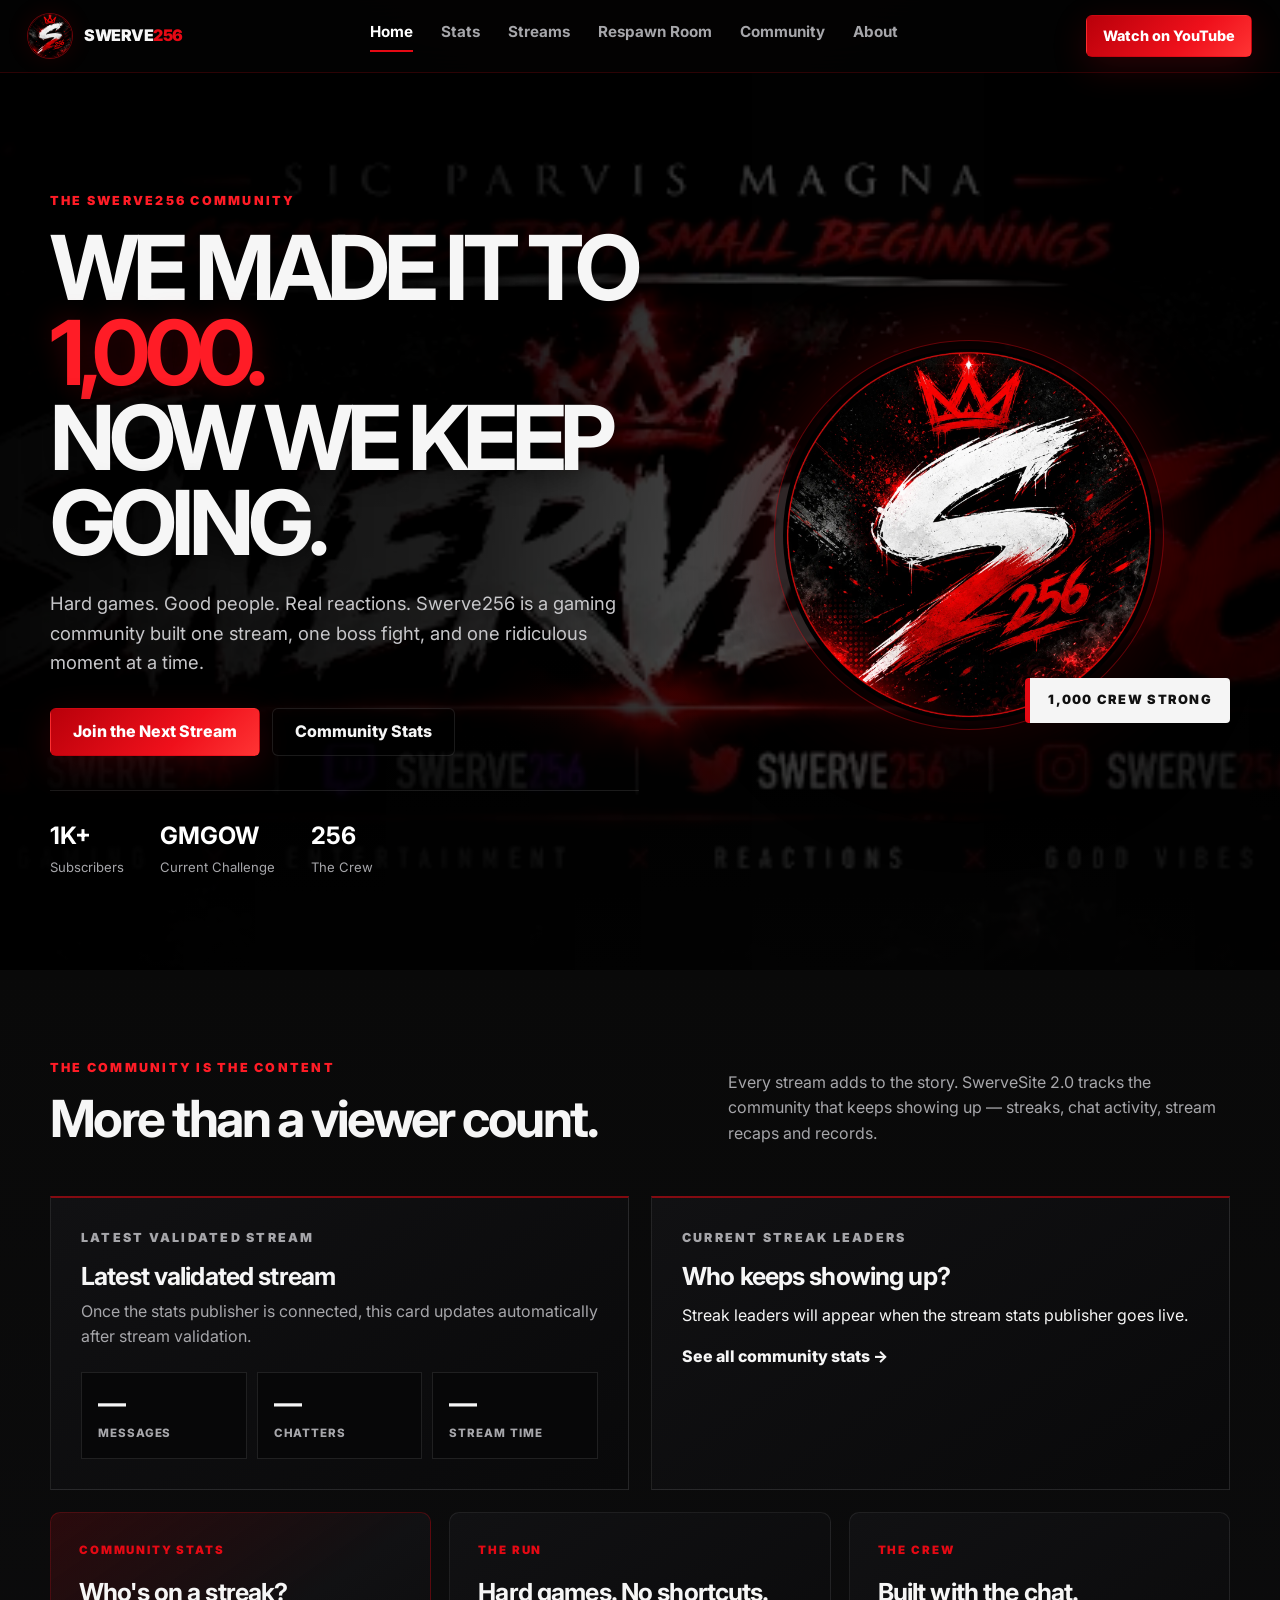
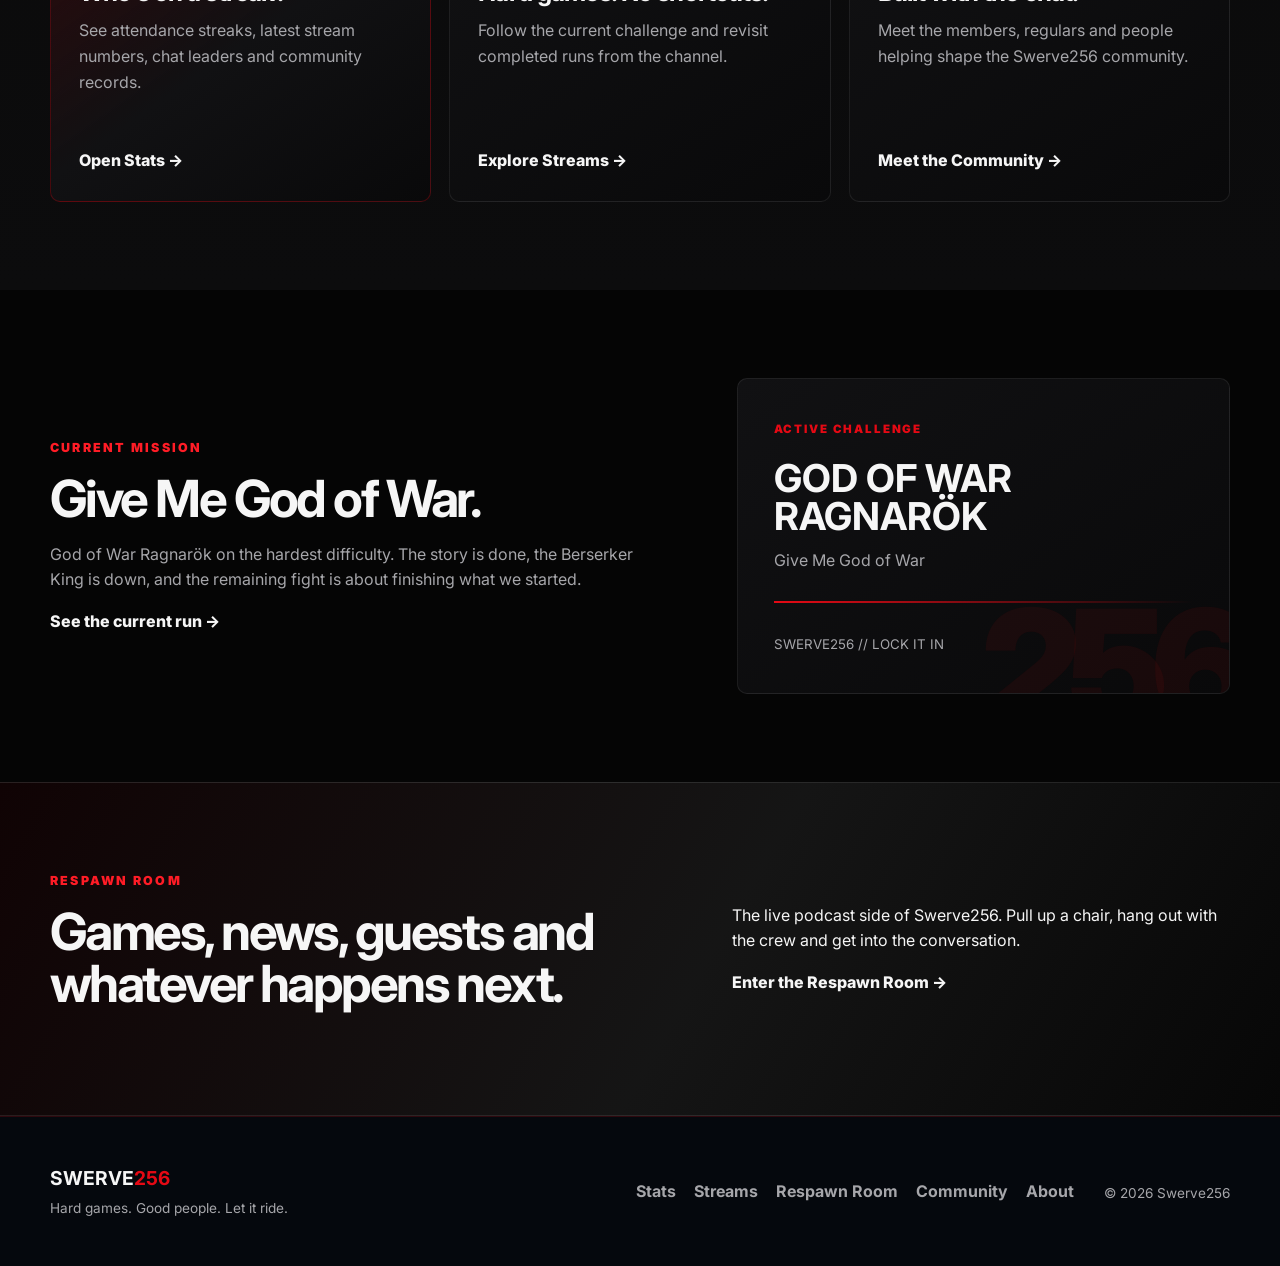
==== commit 516c5cc7: "Use Swerve 2.0 logo and Respawn Room links" ====
--- a/index.html
+++ b/index.html
@@ -14,7 +14,7 @@
 <body>
   <header class="site-header">
     <a class="brand" href="index.html" aria-label="Swerve256 home">
-      <img src="Logo.png" alt="Swerve256 logo">
+      <img src="assets/swerve-logo.webp" alt="Swerve256 logo">
       <span>SWERVE<span>256</span></span>
     </a>
     <button class="nav-toggle" aria-label="Open navigation" aria-expanded="false">MENU</button>
@@ -22,6 +22,7 @@
       <a class="active" href="index.html">Home</a>
       <a href="stats.html">Stats</a>
       <a href="streams.html">Streams</a>
+      <a href="respawn.html">Respawn Room</a>
       <a href="community.html">Community</a>
       <a href="about.html">About</a>
     </nav>
@@ -47,7 +48,7 @@
         </div>
         <div class="hero-art" aria-label="Swerve256 logo presentation">
           <div class="hero-glow"></div>
-          <div class="hero-logo-wrap"><img src="Logo.png" alt="Swerve256"></div>
+          <div class="hero-logo-wrap"><img src="assets/swerve-logo.webp" alt="Swerve256"></div>
           <div class="hero-badge">1,000 CREW STRONG</div>
         </div>
       </div>
@@ -132,7 +133,10 @@
           <p class="eyebrow">RESPAWN ROOM</p>
           <h2>Games, news, guests and whatever happens next.</h2>
         </div>
-        <p>The live podcast side of Swerve256. Pull up a chair, hang out with the crew and get into the conversation.</p>
+        <div>
+          <p>The live podcast side of Swerve256. Pull up a chair, hang out with the crew and get into the conversation.</p>
+          <a class="text-link" href="respawn.html">Enter the Respawn Room →</a>
+        </div>
       </div>
     </section>
   </main>
@@ -140,7 +144,7 @@
   <footer class="site-footer">
     <div class="container footer-grid">
       <div class="footer-brand"><strong>SWERVE<span>256</span></strong><p>Hard games. Good people. Let it ride.</p></div>
-      <div class="footer-links"><a href="stats.html">Stats</a><a href="streams.html">Streams</a><a href="community.html">Community</a><a href="about.html">About</a></div>
+      <div class="footer-links"><a href="stats.html">Stats</a><a href="streams.html">Streams</a><a href="respawn.html">Respawn Room</a><a href="community.html">Community</a><a href="about.html">About</a></div>
       <div class="footer-copy">© <span id="year"></span> Swerve256</div>
     </div>
   </footer>
--- a/css/brand-v2.css
+++ b/css/brand-v2.css
@@ -9,7 +9,8 @@
   --accent: #e50914;
   --accent-2: #ff2a2a;
   --accent-dark: #790008;
-  --brand-banner: url('https://yt3.googleusercontent.com/53olDgjmaNl257kEABCmv--qaPzr4Mw6JhSVFjvZM3QcPW57MIBaaZv4dw8-NrT6a47vpyf1=w1707-fcrop64=1,00005a57ffffa5a8-k-c0xffffffff-no-nd-rj');
+  --brand-banner: url('../assets/swerve-banner.webp');
+  --respawn-room: url('../assets/respawn-room.webp');
 }
 
 body {
@@ -65,8 +66,8 @@
   background-repeat: no-repeat;
   background-position: center 38%;
   background-size: cover;
-  opacity: .50;
-  filter: saturate(.95) contrast(1.08);
+  opacity: .62;
+  filter: saturate(1.05) contrast(1.12);
 }
 
 .hero::after {
@@ -75,8 +76,8 @@
   inset: 0;
   z-index: -2;
   background:
-    linear-gradient(90deg,rgba(0,0,0,.95) 0%,rgba(0,0,0,.79) 38%,rgba(0,0,0,.46) 67%,rgba(0,0,0,.78) 100%),
-    linear-gradient(0deg,#050505 0%,transparent 35%,rgba(0,0,0,.3) 100%);
+    linear-gradient(90deg,rgba(0,0,0,.96) 0%,rgba(0,0,0,.80) 38%,rgba(0,0,0,.38) 67%,rgba(0,0,0,.78) 100%),
+    linear-gradient(0deg,#050505 0%,transparent 35%,rgba(0,0,0,.28) 100%);
 }
 
 .hero-grid { grid-template-columns: 1.06fr .94fr; }
@@ -174,13 +175,65 @@
 .home-leader .rank { color: var(--accent); }
 .home-leader span:last-child { color: var(--muted); font-weight: 800; }
 
+.respawn-hero {
+  position: relative;
+  min-height: 660px;
+  display: flex;
+  align-items: end;
+  overflow: hidden;
+  isolation: isolate;
+  border-bottom: 1px solid rgba(255,255,255,.08);
+  background: #060607;
+}
+.respawn-hero::before {
+  content: '';
+  position: absolute;
+  inset: 0;
+  z-index: -3;
+  background-image: var(--respawn-room);
+  background-size: cover;
+  background-position: center;
+  filter: saturate(1.04) contrast(1.06);
+}
+.respawn-hero::after {
+  content: '';
+  position: absolute;
+  inset: 0;
+  z-index: -2;
+  background:
+    linear-gradient(180deg,rgba(0,0,0,.24),rgba(0,0,0,.30) 38%,rgba(0,0,0,.91) 100%),
+    linear-gradient(90deg,rgba(0,0,0,.68),transparent 58%);
+}
+.respawn-hero .container { padding-bottom: 72px; }
+.respawn-hero-copy { max-width: 820px; }
+.respawn-hero h1 { font-size: clamp(3.4rem,7vw,7rem); margin-bottom: 18px; }
+.respawn-hero p:last-child { color: #d2d2d5; max-width: 720px; font-size: 1.1rem; }
+
+.respawn-show-card {
+  min-height: 420px;
+  display: flex;
+  flex-direction: column;
+  justify-content: end;
+  padding: 34px;
+  border: 1px solid rgba(255,255,255,.10);
+  background:
+    linear-gradient(180deg,transparent 20%,rgba(0,0,0,.86) 100%),
+    var(--respawn-room) center / cover no-repeat;
+  box-shadow: 0 30px 70px rgba(0,0,0,.36);
+}
+.respawn-show-card span { color: #ff1c26; font-weight: 900; letter-spacing: .14em; font-size: .72rem; }
+.respawn-show-card strong { display: block; margin-top: 10px; font-size: clamp(2rem,4vw,3.8rem); line-height: .98; }
+.respawn-show-card p { margin: 12px 0 0; color: #d0d0d3; }
+
 .milestone-strip strong { color: #fff; }
 .site-footer { border-top-color: rgba(229,9,20,.18); }
 
 @media (max-width:900px) {
-  .hero::before { background-position: 54% center; opacity: .37; }
+  .hero::before { background-position: 54% center; opacity: .42; }
   .hero-art { min-height: 350px; }
   .home-recap { grid-template-columns: 1fr; }
+  .respawn-hero { min-height: 560px; }
+  .respawn-hero::before { background-position: 58% center; }
 }
 
 @media (max-width:560px) {
@@ -188,4 +241,7 @@
   .hero-art { min-height: 290px; }
   .hero-badge { right: 6px; bottom: 20px; }
   .home-metrics { grid-template-columns: 1fr; }
+  .respawn-hero { min-height: 500px; }
+  .respawn-hero .container { padding-bottom: 42px; }
+  .respawn-show-card { min-height: 320px; }
 }
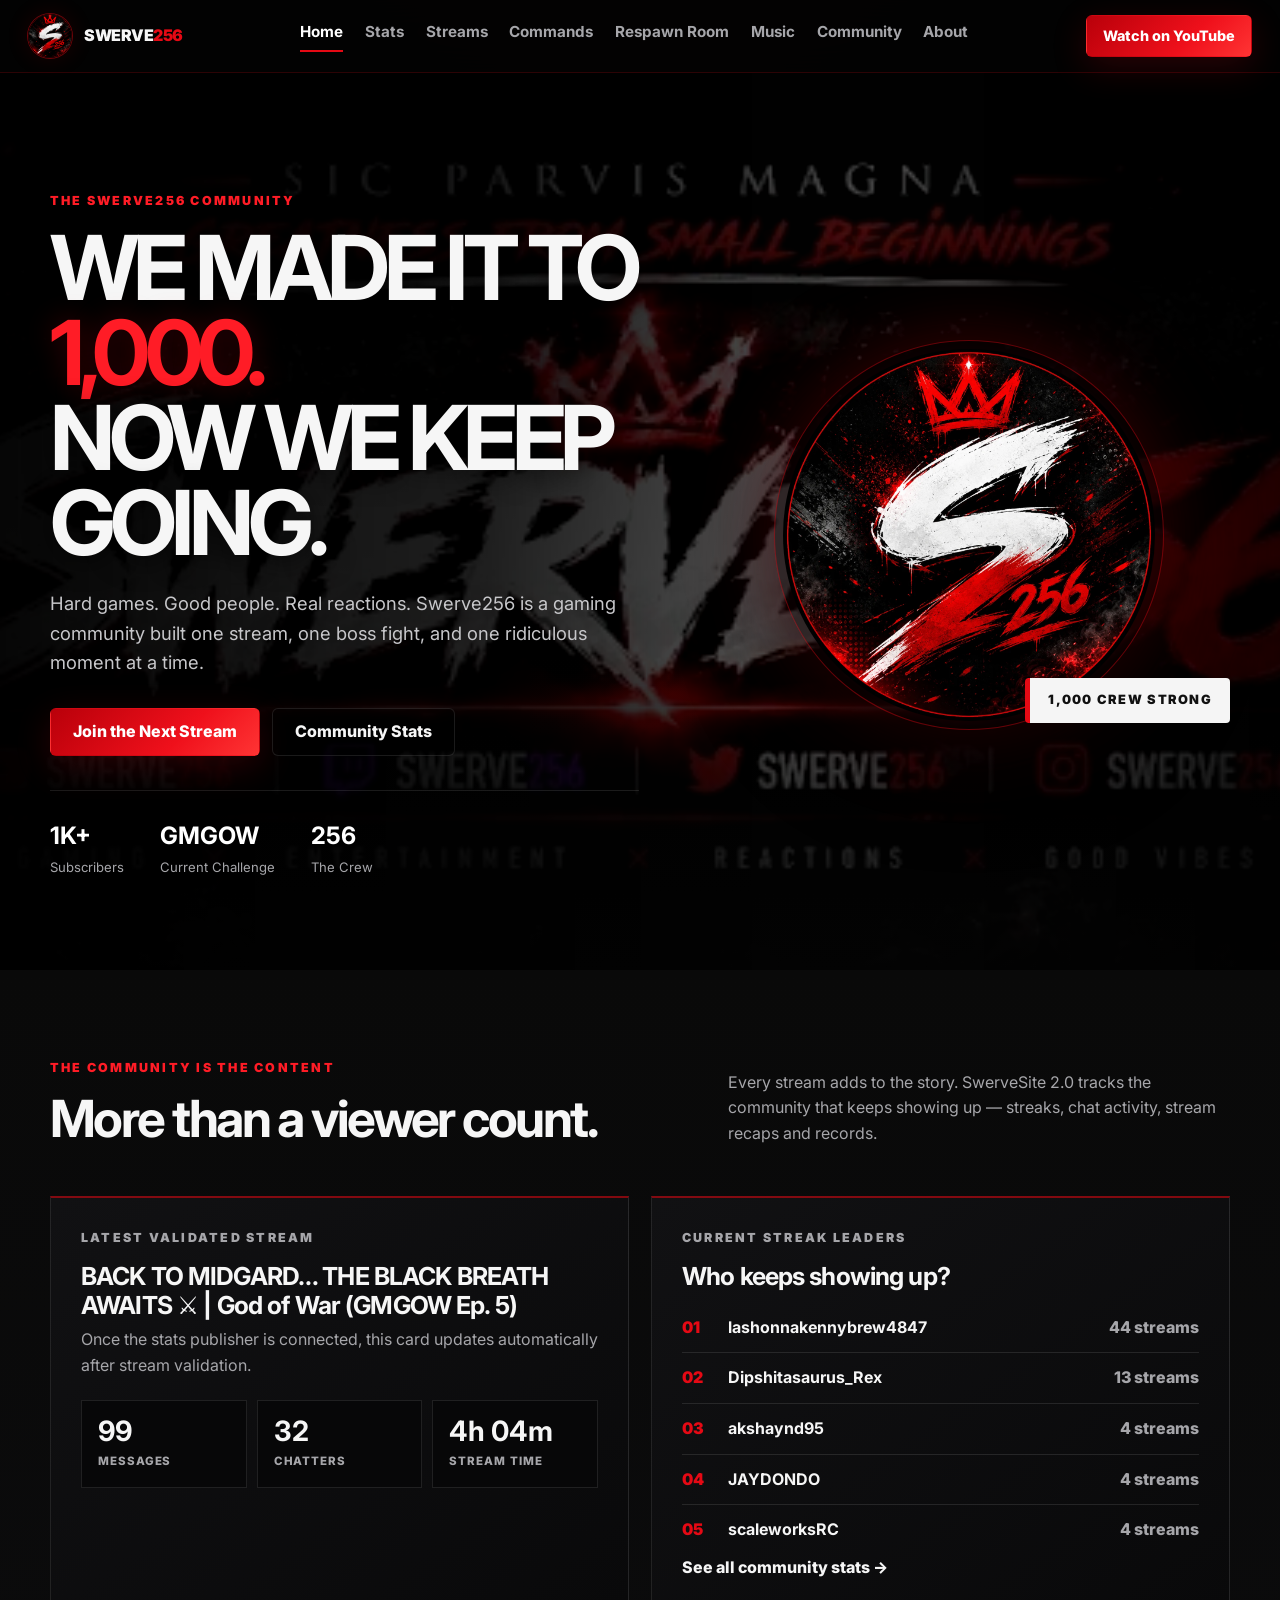
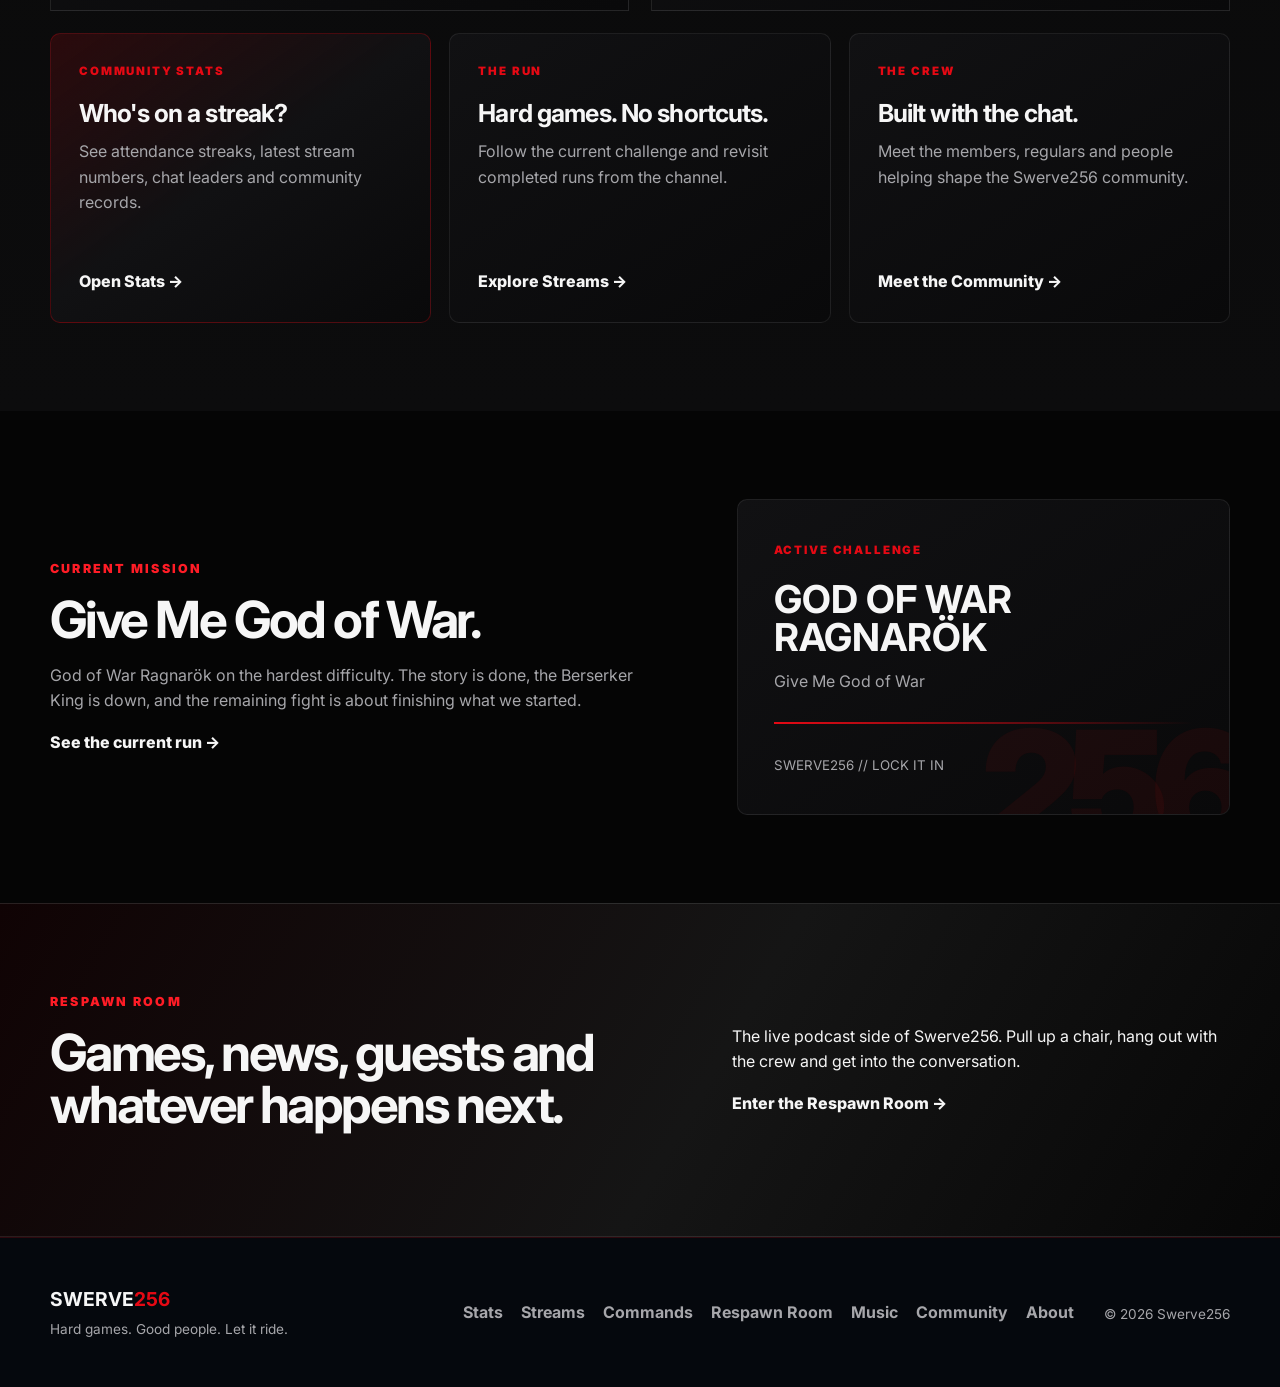
==== commit 04aaf8a2: "Link commands page from home navigation" ====
--- a/index.html
+++ b/index.html
@@ -22,6 +22,7 @@
       <a class="active" href="index.html">Home</a>
       <a href="stats.html">Stats</a>
       <a href="streams.html">Streams</a>
+      <a href="commands.html">Commands</a>
       <a href="respawn.html">Respawn Room</a>
       <a href="community.html">Community</a>
       <a href="about.html">About</a>
@@ -144,7 +145,7 @@
   <footer class="site-footer">
     <div class="container footer-grid">
       <div class="footer-brand"><strong>SWERVE<span>256</span></strong><p>Hard games. Good people. Let it ride.</p></div>
-      <div class="footer-links"><a href="stats.html">Stats</a><a href="streams.html">Streams</a><a href="respawn.html">Respawn Room</a><a href="community.html">Community</a><a href="about.html">About</a></div>
+      <div class="footer-links"><a href="stats.html">Stats</a><a href="streams.html">Streams</a><a href="commands.html">Commands</a><a href="respawn.html">Respawn Room</a><a href="community.html">Community</a><a href="about.html">About</a></div>
       <div class="footer-copy">© <span id="year"></span> Swerve256</div>
     </div>
   </footer>
--- a/css/brand-v2.css
+++ b/css/brand-v2.css
@@ -22,16 +22,17 @@
 .site-header {
   border-bottom-color: rgba(229,9,20,.18);
   background: rgba(3,3,3,.92);
-}
-
+  gap: 20px;
+}
+.brand { min-width: max-content; }
 .brand img {
   border-radius: 50%;
   box-shadow: 0 0 0 1px rgba(229,9,20,.45), 0 0 24px rgba(229,9,20,.12);
 }
-
+.site-nav { gap: clamp(14px,1.7vw,28px); }
+.site-nav a { white-space: nowrap; }
 .site-nav a:hover,
 .site-nav a.active { color: #fff; }
-
 .site-nav a.active::after {
   content: '';
   display: block;
@@ -46,7 +47,6 @@
   background: linear-gradient(135deg,#b9000a 0%,#ef101b 62%,#ff3434 100%);
   box-shadow: 0 10px 35px rgba(229,9,20,.18);
 }
-
 .button:hover { filter: brightness(1.08); }
 .button-ghost { background: rgba(0,0,0,.35); box-shadow: none; }
 
@@ -56,7 +56,6 @@
   isolation: isolate;
   background: #050505;
 }
-
 .hero::before {
   content: '';
   position: absolute;
@@ -69,7 +68,6 @@
   opacity: .62;
   filter: saturate(1.05) contrast(1.12);
 }
-
 .hero::after {
   content: '';
   position: absolute;
@@ -79,13 +77,11 @@
     linear-gradient(90deg,rgba(0,0,0,.96) 0%,rgba(0,0,0,.80) 38%,rgba(0,0,0,.38) 67%,rgba(0,0,0,.78) 100%),
     linear-gradient(0deg,#050505 0%,transparent 35%,rgba(0,0,0,.28) 100%);
 }
-
 .hero-grid { grid-template-columns: 1.06fr .94fr; }
 .hero-copy { position: relative; z-index: 2; }
 .hero-copy h1 { text-shadow: 0 4px 28px rgba(0,0,0,.75); }
 .hero-copy h1 span { color: #ff1c26; text-shadow: 0 0 28px rgba(229,9,20,.26); }
 .hero-lead { color: #c7c7ca; max-width: 650px; }
-
 .hero-art { min-height: 480px; }
 .hero-glow { background: rgba(229,9,20,.20); }
 .hero-logo-wrap {
@@ -104,6 +100,32 @@
   letter-spacing: .10em;
 }
 
+.page-hero {
+  position: relative;
+  overflow: hidden;
+  isolation: isolate;
+  background: #080808;
+}
+.page-hero::before {
+  content: '';
+  position: absolute;
+  inset: 0;
+  z-index: -2;
+  background: var(--brand-banner) center 44% / cover no-repeat;
+  opacity: .18;
+  filter: grayscale(.28) contrast(1.12);
+}
+.page-hero::after {
+  content: '';
+  position: absolute;
+  inset: 0;
+  z-index: -1;
+  background:
+    linear-gradient(90deg,rgba(0,0,0,.97),rgba(0,0,0,.72) 58%,rgba(0,0,0,.88)),
+    linear-gradient(180deg,rgba(229,9,20,.08),transparent 55%);
+}
+.page-hero h1 { text-shadow: 0 6px 28px rgba(0,0,0,.7); }
+
 .eyebrow { color: #ff1c26; }
 .section-dark { background: linear-gradient(180deg,#090909,#0c0c0d); }
 .section-accent { background: linear-gradient(120deg,#100304,#151515 55%,#070707); }
@@ -121,7 +143,6 @@
   border-color: rgba(229,9,20,.28);
 }
 .feature-card:hover { border-color: rgba(229,9,20,.45); }
-
 .mission-card { position: relative; overflow: hidden; }
 .mission-card::after {
   content: '256';
@@ -208,7 +229,6 @@
 .respawn-hero-copy { max-width: 820px; }
 .respawn-hero h1 { font-size: clamp(3.4rem,7vw,7rem); margin-bottom: 18px; }
 .respawn-hero p:last-child { color: #d2d2d5; max-width: 720px; font-size: 1.1rem; }
-
 .respawn-show-card {
   min-height: 420px;
   display: flex;
@@ -227,6 +247,11 @@
 
 .milestone-strip strong { color: #fff; }
 .site-footer { border-top-color: rgba(229,9,20,.18); }
+
+@media (max-width:1100px) {
+  .site-header { grid-template-columns: auto 1fr; }
+  .desktop-cta { display: none; }
+}
 
 @media (max-width:900px) {
   .hero::before { background-position: 54% center; opacity: .42; }
